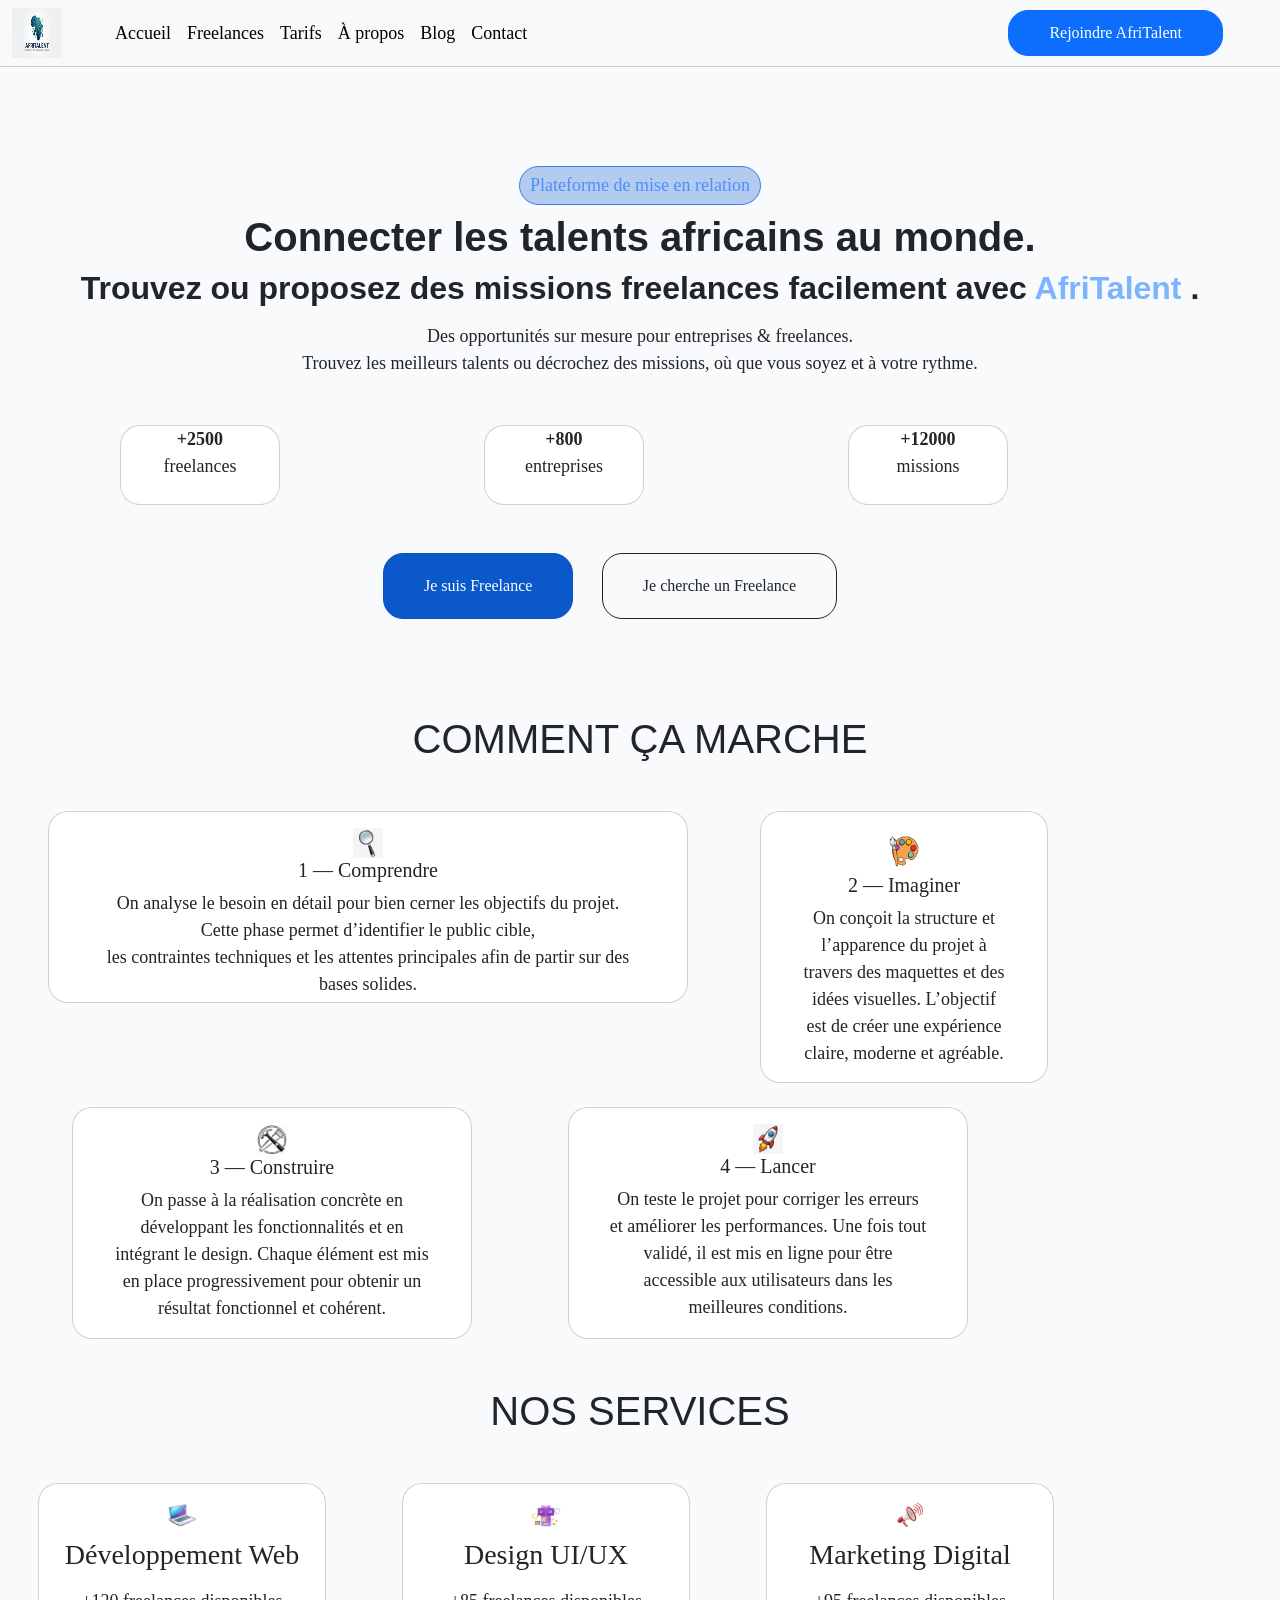
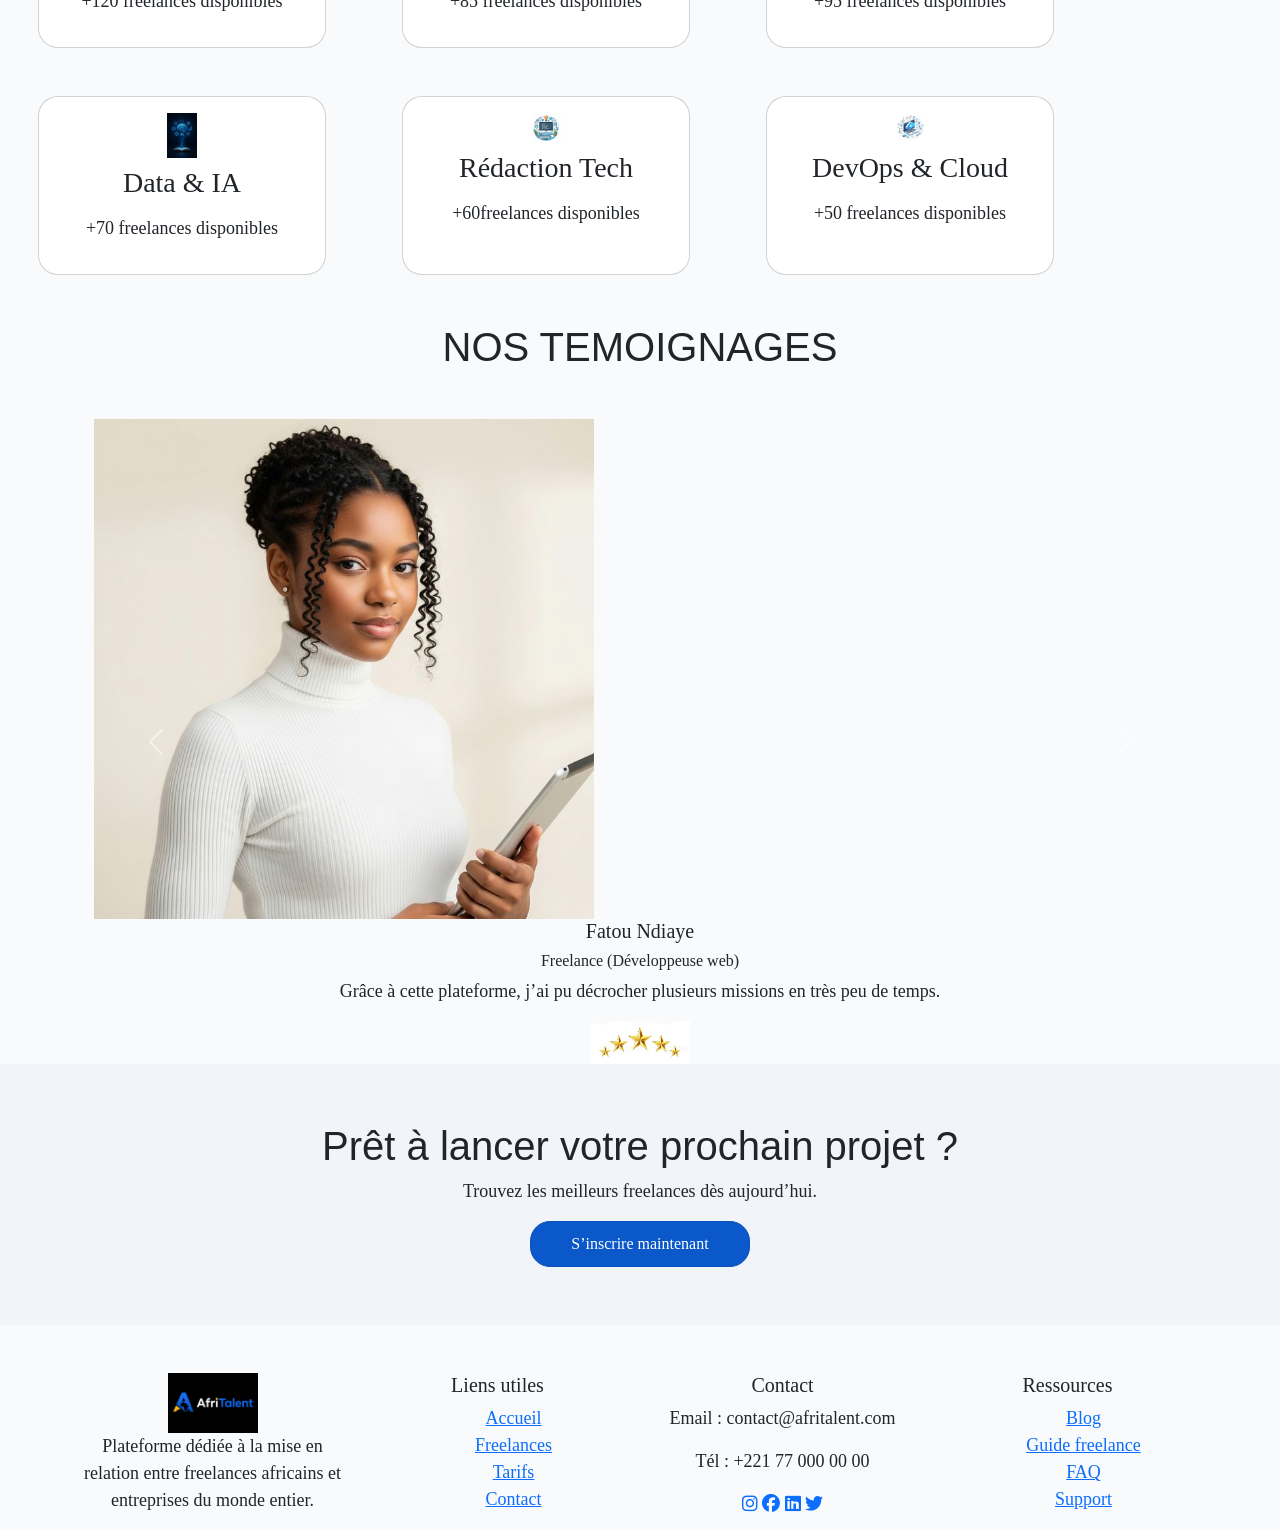
==== index.html @ aa17eb0d "CSS : variables, typographie, layout général et styles de base" ====
<!DOCTYPE html>
<html lang="fr">
<head> 
<meta charset="UTF-8"> 
<meta name="viewport" content="width=device-width, initial-scale=1.0"> 
<title>AfriTalent — Accueil</title> 
<!-- Bootstrap 5 via CDN : feuille de style --> 
<link 
href="https://cdn.jsdelivr.net/npm/bootstrap@5.3.0/dist/css/bootstrap.min.css" 
rel="stylesheet"> 
<!-- Votre feuille de style personnelle --> 
<link rel="stylesheet" href="css/style.css"> 
<link rel="stylesheet" href="https://cdnjs.cloudflare.com/ajax/libs/font-awesome/6.5.0/css/all.min.css">
</head>
<body> 
<!-- Le contenu de la page sera ajoute ici --> 
 <header>
  <nav class=" nav navbar fixed-top navbar-expand-lg navbar-light bg-light ">
    <div class="container-fluid">
      <img src="images/logo afritalent (2).png" width="50px" height="50px">
      <button class="navbar-toggler" type="button" data-bs-toggle="collapse" data-bs-target="#navbarSupportedContent" aria-controls="navbarSupportedContent" aria-expanded="false" aria-label="Toggle navigation">
      <span class="navbar-toggler-icon"></span>
      </button>
      <div class="collapse navbar-collapse container" id="navbarSupportedContent">
        <ul class="navbar-nav me-auto mb-2 mb-lg-0">
          <li class="nav-item">
            <a class="nav-link active" aria-current="page" href="index.html">Accueil</a>
          </li><li class="nav-item">
            <a class="nav-link active" aria-current="page" href="freelance.html">Freelances</a>
         </li><li class="nav-item">
            <a class="nav-link active" aria-current="page" href="tarif.html">Tarifs</a>
          </li><li class="nav-item">
            <a class="nav-link active" aria-current="page" href="about.html">À propos</a>
          </li><li class="nav-item">
            <a class="nav-link active" aria-current="page" href="index.html">Blog</a>
         </li><li class="nav-item">
            <a class="nav-link active" aria-current="page" href="contact.html">Contact</a>
          </li>
        </ul>
        <form class="d-flex">     
          <button class=" ins btn  btn-primary" type="submit" >Rejoindre AfriTalent </button>
        </form>
      </div>
    </div>
  </nav>
</header>

<section class="hero pt-5 mt-5">
  <div class=" into mb-2">
    Plateforme de mise en relation
  </div>
  <div>
      <h1 class="text-center">Connecter les talents africains au monde.</h1>
      <h2 class="text-center mb-3">Trouvez ou proposez des missions freelances facilement avec <span class="afri">AfriTalent</span> .</h2>
     <p class="mb-5">Des opportunités sur mesure pour entreprises & freelances. <br>
            Trouvez les meilleurs talents ou décrochez des missions, où que vous soyez et à votre rythme.</p>
  </div>
  
    <div class="  row container text-center g-5 mb-4 mx-5" >
        <div class="  col-md-4 ">
            <div class="  carte0 card" style="width: 10rem; height: 5rem; ">
              <strong>+2500 </strong>freelances
            </div>
    </div>
 
          <div class="  col-md-4 ">
            <div class=" carte0 card" style="width: 10rem; height: 5rem;">
              <strong>+800</strong> entreprises
            </div>
          </div>

          <div class="  col-md-4 ">
            <div class=" carte0 card" style="width: 10rem; height: 5rem;">
              <strong>+12000</strong> missions
            </div>
          </div>
        </div>
        <div class="mb-5 mx-3 mt-5  container text-center">
          <a href="#"  class=" bt btn btn-primary active me-4" role="button" data-bs-toggle="button" aria-pressed="true">Je suis Freelance </a>
          <a href="#" class=" bt btn  active" role="button" data-bs-toggle="button" aria-pressed="true" >Je cherche un Freelance</a>
         </div>
</section>
<section id="COMMENT ÇA MARCHE ">
<h1 class="text-center mb-5">COMMENT ÇA MARCHE</h1>
  <div class="row container text-center g-5 mb-4 ps-5 ">
    <div class=" carte card me-5 mx-4" style="width: 40rem; height: 12rem;  ">
      <div class=" card-body  " >
        <img src="images/loupe.jpg" width="30px">
        <h5 class="  card-title"> 1 — Comprendre</h5>
      <p class="  card-text">On analyse le besoin en détail pour bien cerner les objectifs du projet.<br>
       Cette phase permet d’identifier le public cible, <br>les contraintes techniques et les attentes principales afin de partir sur des bases solides.
      </p>
    </div>
</div>


<div class="carte card mx-4" style="width: 18rem; height: 17rem;" col-md-4>
  <div class="  card-body  ">
    <img src="images/pinceau.jpg"  width="30px">
    <h5 class="card-title">2 — Imaginer</h5>
    <p class="  card-text">On conçoit la structure et l’apparence du projet à travers des maquettes et des idées visuelles. L’objectif est de créer une expérience claire, moderne et agréable.</p>
  </div>
</div>
  </div>


<div class="row container text-center g-5 mb-4 ps-5" >
  <div class=" carte card me-5 mx-5 " style="width: 25rem;">
  <div class="card-body">
    <img src="images/construire.jpg" width="30px">
    <h5 class="card-title">3 — Construire</h5>
    <p class="  card-text">On passe à la réalisation concrète en développant les fonctionnalités et en intégrant le design. Chaque élément est mis en place progressivement pour obtenir un résultat fonctionnel et cohérent.</p>
  </div>
</div>
<div class=" carte card mx-5" style="width: 25rem;">
  <div class="  card-body " >
    <img src="images/fusee.jpg" width="30px">
    <h5 class="card-title">4 — Lancer</h5>
    <p class="  card-text">On teste le projet pour corriger les erreurs et améliorer les performances. Une fois tout validé, il est mis en ligne pour être accessible aux utilisateurs dans les meilleures conditions.</p>
  </div>
</div>
</section>
<section id="CATÉGORIES DE SERVICES ">
<h1 class="  text-center mb-5 mt-5">NOS SERVICES</h1>
<div class="  row container text-center g-5 mb-5" >
  <div class=" service col-md-4  ">
    <div class=" carte1 card " style="width: 18rem;">
  <div class="card-body">
    <img src="images/icon ordinateur.jpg" width="30px">
    <h5 class="card-title"><h3>Développement Web</h3></h5>
    <p class="card-text"> <p>+120 freelances disponibles</p>
  </div>
</div>
  </div>
  <div class=" service col-md-4">
    <div class=" carte2 card" style="width: 18rem;">
  <div class="card-body">
    <img src="images/icon ui ux.jpg" width="30px">
    <h5 class="card-title"><h3>Design UI/UX</h3></h5>
    <p class="card-text"> <p>+85 freelances disponibles</p>
  </div>
</div>
  </div>
  <div class=" service col-md-4">
    <div class=" carte3  card" style="width: 18rem;">
  <div class="card-body">
    <img src="images/micro.jpg" width="30px">
    <h5 class="card-title"><h3>Marketing Digital</h3></h5>
    <p class="card-text"> <p>+95 freelances disponibles</p>
  </div>
</div>
</div>
  </div>




<div class="row container text-center g-5 mb-5" >
  <div class=" service col-md-4">
<div class=" carte4 card" style="width: 18rem;">
  <div class="card-body">
    <img src="images/icon ia.jpg" width="30px">
    <h5 class="card-title"><h3>Data & IA</h3></h5>
    <p class="card-text"> <p>+70 freelances disponibles</p>
  </div>
</div>
  </div>
  <div class=" service col-md-4">
    <div class=" carte5 card" style="width: 18rem;">
  <div class="card-body">
    <img src="images/icone redaction tech.jpg" width="30px">
    <h5 class="card-title"><h3>Rédaction Tech</h3></h5>
    <p class="card-text"> <p>+60freelances disponibles</p>
  </div>
</div>
  </div>
  <div class=" service col-md-4">
    <div class=" carte6 card" style="width: 18rem;">
  <div class="card-body">
    <img src="images/icon devops et cloud.jpg" width="30px">
    <h5 class="card-title"><h3>DevOps & Cloud</h3></h5>
    <p class="card-text"> <p>+50 freelances disponibles</p>
  </div>
</div>
</div>
  </div>
</section>
<section id="TÉMOIGNAGES">
<h1 class="text-center mb-5">NOS TEMOIGNAGES</h1>

<div id="carouselExampleFade" class="carousel slide carousel-fade container text-center g-5 ">
  <div class="carousel-inner">
    <div class="carousel-item active ">
      <img src="images/freelances3.jpg" class="d-block w-90" height="500px">
      <h5>Fatou Ndiaye</h5>
      <h6>Freelance (Développeuse web)</h6>
      <p>Grâce à cette plateforme, j’ai pu décrocher plusieurs missions en très peu de temps.</p>
      <img src="images/iconetoile.jpg" width="100px">
    </div>
    <div class="carousel-item">
      <img src="images/freelances7.jpg" class="d-block w-90" height="500px">
      <h5>Mamadou Diallo</h5>
      <h6>Entreprise (Startup tech)</h6>
      <p>Nous avions besoin d’un développeur en urgence, et en moins de 48 heures, nous avons trouvé un profil parfaitement adapté.</p>
      <img src="images/iconetoile.jpg" width="100px">
    </div>
    <div class="carousel-item">
      <img src="images/freelances8.jpg" class="d-block w-90" height="500px">
      <h5>Cheikh Ba</h5>
      <h6>Entreprise (Agence digitale)</h6>
      <p>La plateforme nous fait gagner un temps précieux. Les freelances sont qualifiés et disponibles rapidement.</p>
    </div>
  </div>
  <button class="carousel-control-prev" type="button" data-bs-target="#carouselExampleFade" data-bs-slide="prev">
    <span class="carousel-control-prev-icon" aria-hidden="true"></span>
    <span class="visually-hidden">Previous</span>
  </button>
  <button class="carousel-control-next" type="button" data-bs-target="#carouselExampleFade" data-bs-slide="next">
    <span class="carousel-control-next-icon" aria-hidden="true"></span>
    <span class="visually-hidden">Next</span>
  </button>
  </div>
</section>
<section id="APPEL À L'ACTION " class=" action text-center mb-5">
<h1 class="mt-5 ">Prêt à lancer votre prochain projet ?</h1>
<p>Trouvez les meilleurs freelances dès aujourd’hui.</p>
<a href="#" class=" ins btn btn-primary active mb-5" role="button" data-bs-toggle="button" aria-pressed="true">S’inscrire maintenant</a>
</section>
<footer >
  <div class="container text-center">
  <div class="row align-items-start">
    <div class="col">
      <img src="images/logofooter.png" width="90px">
      <p>
          Plateforme dédiée à la mise en relation entre freelances africains 
          et entreprises du monde entier.
        </p>
    </div>
    <div class="col">
      <h5>Liens utiles</h5>
      <ul type="none">
        <li><a href="#">Accueil</a></li>
          <li><a href="#">Freelances</a></li>
          <li><a href="#">Tarifs</a></li>
          <li><a href="#">Contact</a></li>
      </ul>
    </div>
    <div class="col">
      <h5>Contact</h5>
      <p>Email : contact@afritalent.com</p>
        <p>Tél : +221 77 000 00 00</p>
        <a href="https://www.instagram.com/"><i class="fa-brands fa-instagram"></i></a>
        <a href="https://www.facebook.com/"><i class="fa-brands fa-facebook"></i></a>
        <a href="https://www.linkedin.com/"><i class="fa-brands fa-linkedin"></i></a>
        <a href="https://twitter.com/"><i class="fa-brands fa-twitter"></i></a>
    </div>
    <div class="col">
      <h5>Ressources</h5>
      <ul type="none">
        <li><a href="#">Blog</a></li>
          <li><a href="#">Guide freelance</a></li>
          <li><a href="#">FAQ</a></li>
          <li><a href="#">Support</a></li>
      </ul>
    </div>
  </div>
</div>
</footer>

<!-- Bootstrap 5 via CDN : script JavaScript --> 
<script 
src="https://cdn.jsdelivr.net/npm/bootstrap@5.3.0/dist/js/bootstrap.bundle.min.js"
></script> 
<!-- Votre script JavaScript --> 
<script src="js/main.js"></script>

</body>
</html>
---- css/style.css ----
* {
    margin: 0;
    padding: 0;}

.nav{
   border-bottom: 1px solid rgba(0, 0, 0, 0.2);
}
body {
  background-color: #f8fafc;
  padding-top: 70px;
  /* font-family: var(--font-inter); */
 font-family: 'Times New Roman', Times, serif;
 font-size: large;
}
.ins{
  padding: 10px 40px;
   border-radius: 20px;
}

.into{
  color: #4f8ef7;
    border: 1px solid #3a7cec;
    background-color: #b2cbef;
    padding: 5px 10px;
    display: inline-block;
    border-radius: 20px;
}
.afri{
  color: #7db4ff;
}

.carte{
  border-radius: 20px;
  transition: 0.3s;
}
.carte:hover{
  transform: translateY(-5px);
  box-shadow: 0 8px 20px rgba(0,0,0,0.2);
}
.carte0{
  border-radius: 20px;
  transition: 0.3s;
}
.carte0:hover{
  transform: translateY(-5px);
  box-shadow: 0 8px 20px rgba(46, 68, 177, 0.874);}
.carte1{
  border-radius: 20px;
  transition: 0.3s;
}
.carte1:hover{
  transform: translateY(-5px);
  box-shadow: 0 8px 20px rgba(187, 18, 217, 0.616);
  
}
.carte2{
  border-radius: 20px;
  transition: 0.3s;
}
.carte2:hover{
  transform: translateY(-5px);
  box-shadow: 0 8px 20px rgba(243, 166, 34, 0.742);
}
.carte3{
  border-radius: 20px;
  transition: 0.3s;
}
.carte3:hover{
  transform: translateY(-5px);
  box-shadow: 0 8px 20px rgba(20, 209, 99, 0.605);
}
.carte4{
  border-radius: 20px;
  transition: 0.3s;
}
.carte4:hover{
  transform: translateY(-5px);
  box-shadow: 0 8px 20px rgba(7, 96, 230, 0.605);
}
.carte5{
  border-radius: 20px;
  transition: 0.3s;
}
.carte5:hover{
  transform: translateY(-5px);
  box-shadow: 0 8px 20px rgba(0,0,0,0.2);
}
.carte6{
  border-radius: 20px;
  transition: 0.3s;
}
.carte6:hover{
  transform: translateY(-5px);
  box-shadow: 0 8px 20px rgba(220, 11, 60, 0.715);
}
.carte7{
  border-radius: 20px;
  transition: 0.3s;
  box-shadow: 0 8px 20px rgba(59, 10, 207, 0.715);
  border: 2px solid #0d6efd;
  transform: scale(1.1);
}
.carte7:hover{
  transform: translateY(-5px);
  
}
.bt{
   padding: 20px 40px;
   border-radius: 20px;
}
.action{
 background-color: #f1f5f9;
 padding: 10px 40px;
}
h1, h2 {
 font-family: 'Gill Sans', 'Gill Sans MT', Calibri, 'Trebuchet MS', sans-serif;
 font-weight: 100;
}
.hero{
    /* background-image:url(../images/Hero.png);
    background-size: cover;
  background-position: center;
  background-repeat: no-repeat;
  color: white; */
  text-align: center;
  padding: 80px 1.5rem 48px;
}
.hero h1 ,h2  {
  font-weight: 900;
  
}
 
.service{
  justify-content:center;
  display: flex;
  gap: 20px;
}
.contact{
  justify-content:center;
  display: flex;
  gap: 10px;
}
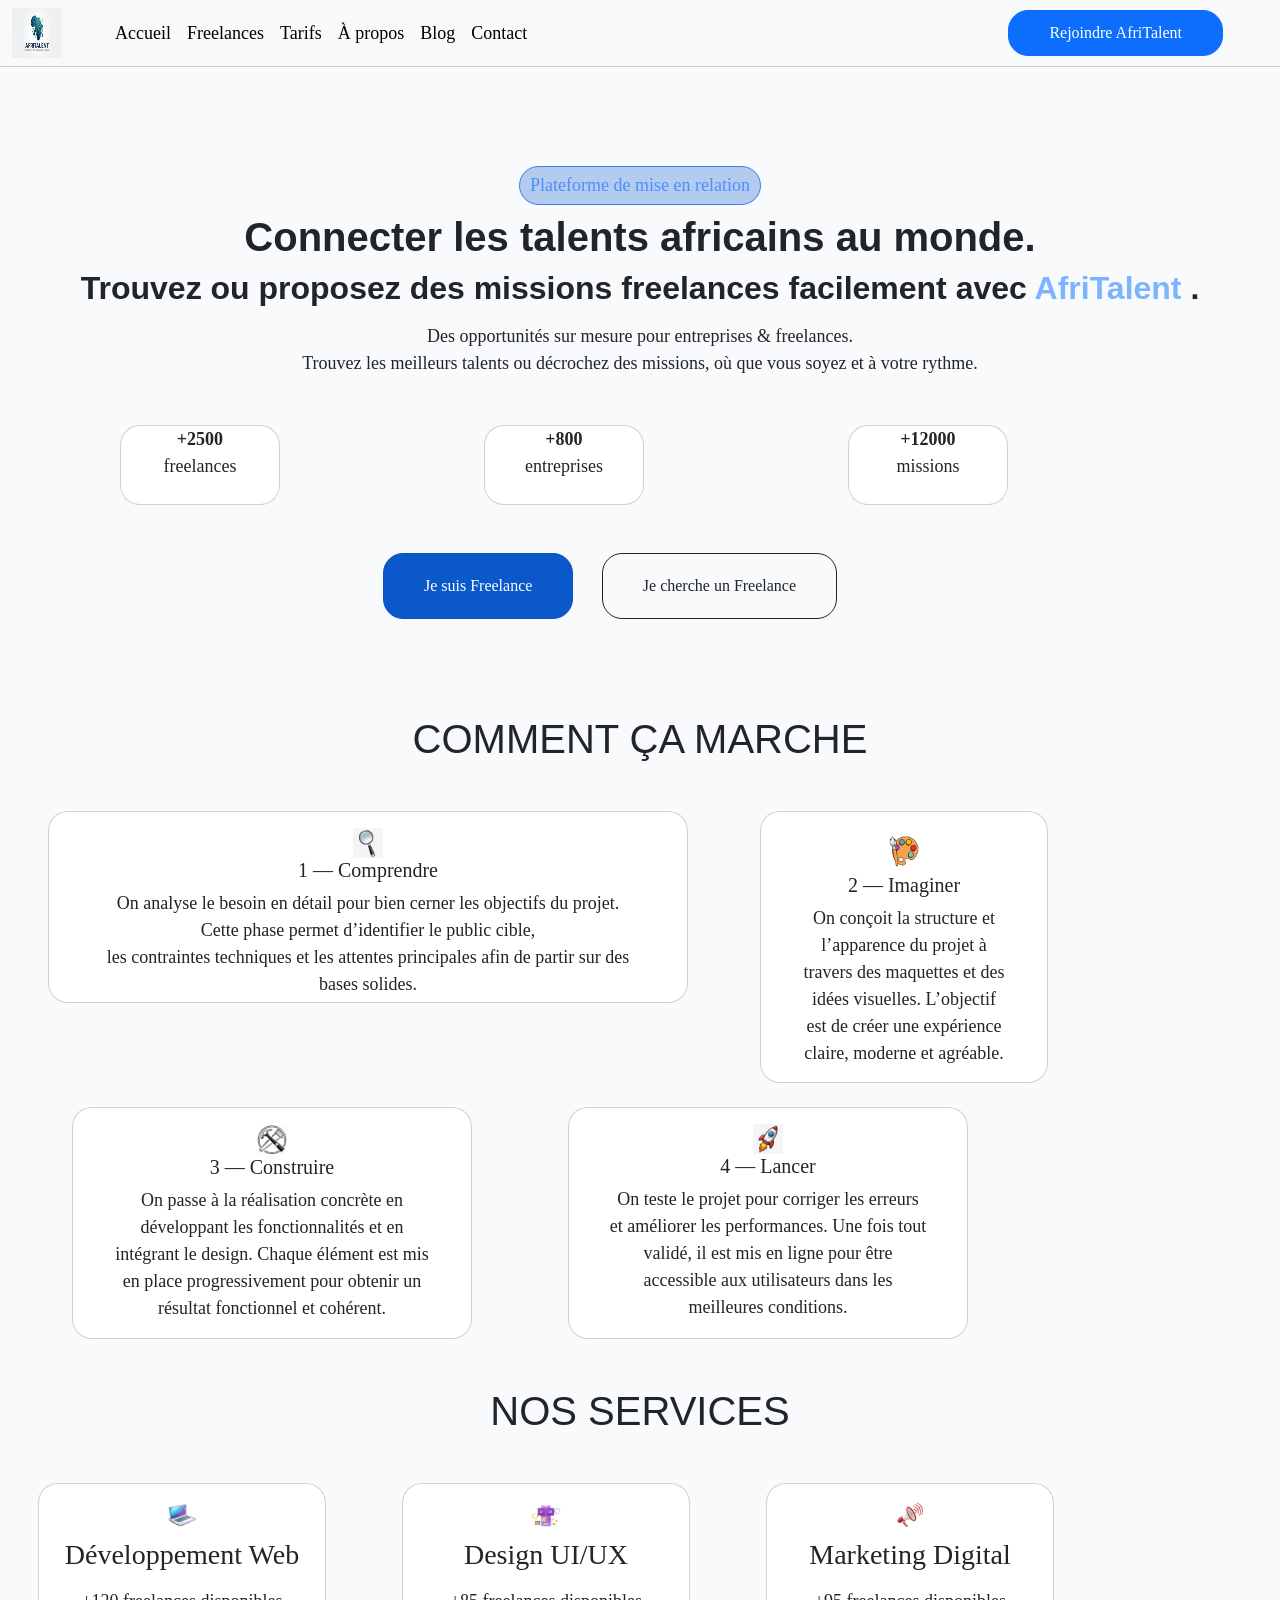
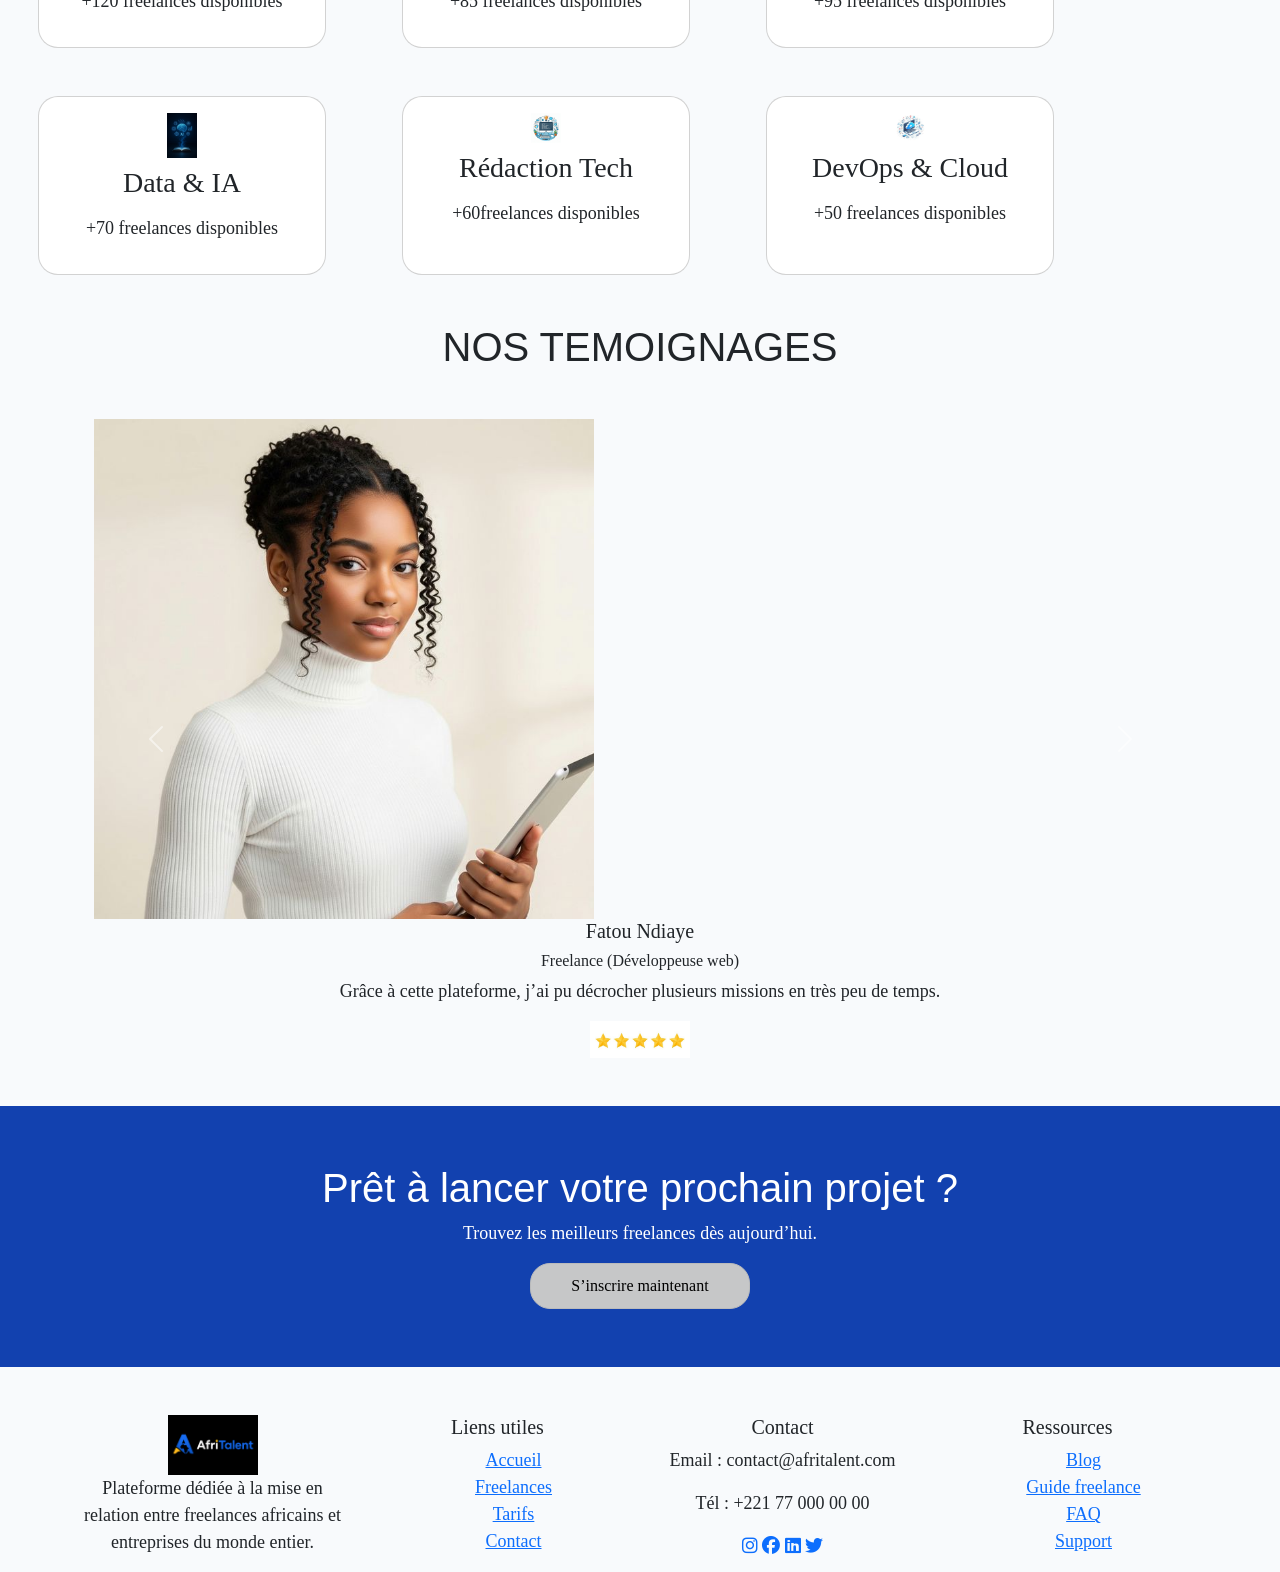
==== commit 026061c4: "CSS : Bento Grid, sections hero et catégories, effets hover" ====
--- a/index.html
+++ b/index.html
@@ -32,7 +32,7 @@
           </li><li class="nav-item">
             <a class="nav-link active" aria-current="page" href="about.html">À propos</a>
           </li><li class="nav-item">
-            <a class="nav-link active" aria-current="page" href="index.html">Blog</a>
+            <a class="nav-link active" aria-current="page" href="#blog">Blog</a>
          </li><li class="nav-item">
             <a class="nav-link active" aria-current="page" href="contact.html">Contact</a>
           </li>
@@ -76,8 +76,8 @@
           </div>
         </div>
         <div class="mb-5 mx-3 mt-5  container text-center">
-          <a href="#"  class=" bt btn btn-primary active me-4" role="button" data-bs-toggle="button" aria-pressed="true">Je suis Freelance </a>
-          <a href="#" class=" bt btn  active" role="button" data-bs-toggle="button" aria-pressed="true" >Je cherche un Freelance</a>
+          <a href="contact.html"  class="bt btn btn-primary active me-4" role="button" data-bs-toggle="button" aria-pressed="true">Je suis Freelance </a>
+          <a href="contact.html" class="bt btn  active" role="button" data-bs-toggle="button" aria-pressed="true" >Je cherche un Freelance</a>
          </div>
 </section>
 <section id="COMMENT ÇA MARCHE ">
@@ -188,27 +188,37 @@
 <section id="TÉMOIGNAGES">
 <h1 class="text-center mb-5">NOS TEMOIGNAGES</h1>
 
-<div id="carouselExampleFade" class="carousel slide carousel-fade container text-center g-5 ">
+<div id="carouselExampleFade" class=" carousel slide carousel-fade container text-center g-5 ">
   <div class="carousel-inner">
-    <div class="carousel-item active ">
+    <div class=" carou carousel-item active ">
       <img src="images/freelances3.jpg" class="d-block w-90" height="500px">
-      <h5>Fatou Ndiaye</h5>
+      <div>
+            <h5>Fatou Ndiaye</h5>
       <h6>Freelance (Développeuse web)</h6>
       <p>Grâce à cette plateforme, j’ai pu décrocher plusieurs missions en très peu de temps.</p>
-      <img src="images/iconetoile.jpg" width="100px">
-    </div>
-    <div class="carousel-item">
+      <img src="images/notefree1.jpg" width="100px">
+      </div>
+      
+    </div>
+    <div class=" carou carousel-item">
       <img src="images/freelances7.jpg" class="d-block w-90" height="500px">
-      <h5>Mamadou Diallo</h5>
-      <h6>Entreprise (Startup tech)</h6>
-      <p>Nous avions besoin d’un développeur en urgence, et en moins de 48 heures, nous avons trouvé un profil parfaitement adapté.</p>
-      <img src="images/iconetoile.jpg" width="100px">
-    </div>
-    <div class="carousel-item">
+      <div>
+            <h5>Mamadou Diallo</h5>
+          <h6>Entreprise (Startup tech)</h6>
+          <p>Nous avions besoin d’un développeur en urgence, et en moins de 48 heures, nous avons trouvé un profil parfaitement adapté.</p>
+          <img src="images/notefree1.jpg" width="100px">
+      </div>
+      
+    </div>
+    <div class=" carou carousel-item mt-5">
       <img src="images/freelances8.jpg" class="d-block w-90" height="500px">
-      <h5>Cheikh Ba</h5>
+      <div>
+                <h5>Cheikh Ba</h5>
       <h6>Entreprise (Agence digitale)</h6>
       <p>La plateforme nous fait gagner un temps précieux. Les freelances sont qualifiés et disponibles rapidement.</p>
+      <img src="images/notefree1.jpg" width="100px">
+      </div>
+      
     </div>
   </div>
   <button class="carousel-control-prev" type="button" data-bs-target="#carouselExampleFade" data-bs-slide="prev">
@@ -221,10 +231,10 @@
   </button>
   </div>
 </section>
-<section id="APPEL À L'ACTION " class=" action text-center mb-5">
+<section id="APPEL À L'ACTION " class=" action text-center mb-5 mt-5">
 <h1 class="mt-5 ">Prêt à lancer votre prochain projet ?</h1>
 <p>Trouvez les meilleurs freelances dès aujourd’hui.</p>
-<a href="#" class=" ins btn btn-primary active mb-5" role="button" data-bs-toggle="button" aria-pressed="true">S’inscrire maintenant</a>
+<a href="contact.html" class=" ins btn btn-light active mb-5" role="button" data-bs-toggle="button" aria-pressed="true">S’inscrire maintenant</a>
 </section>
 <footer >
   <div class="container text-center">
@@ -267,6 +277,18 @@
 </div>
 </footer>
 
+
+
+
+
+
+
+
+
+
+
+
+
 <!-- Bootstrap 5 via CDN : script JavaScript --> 
 <script 
 src="https://cdn.jsdelivr.net/npm/bootstrap@5.3.0/dist/js/bootstrap.bundle.min.js"
--- a/css/style.css
+++ b/css/style.css
@@ -105,13 +105,25 @@
   transform: translateY(-5px);
   
 }
+.badge{
+    position: absolute;
+    top: 10px;
+    right: 10px;
+    background: #0d6efd;
+    color: white;
+    padding: 5px 12px;
+    border-radius: 20px;
+
+    
+}
 .bt{
    padding: 20px 40px;
    border-radius: 20px;
 }
 .action{
- background-color: #f1f5f9;
+ background-color: #1241af;
  padding: 10px 40px;
+ color: white;
 }
 h1, h2 {
  font-family: 'Gill Sans', 'Gill Sans MT', Calibri, 'Trebuchet MS', sans-serif;
@@ -125,6 +137,7 @@
   color: white; */
   text-align: center;
   padding: 80px 1.5rem 48px;
+  /* background: linear-gradient(to right, #0f172a, #1e293b); couleur que je peux utiliser au mode sombre */
 }
 .hero h1 ,h2  {
   font-weight: 900;
@@ -141,6 +154,20 @@
   display: flex;
   gap: 10px;
 }
+.carou{
+  display: flex;
+  align-items: center;
+  justify-content: space-between;
+
+}
+
+
+/* .act{
+  color: #0d6efd;
+  background-color: white;
+  padding: 10px 40px;
+   border-radius: 20px;
+} */
 
 
 
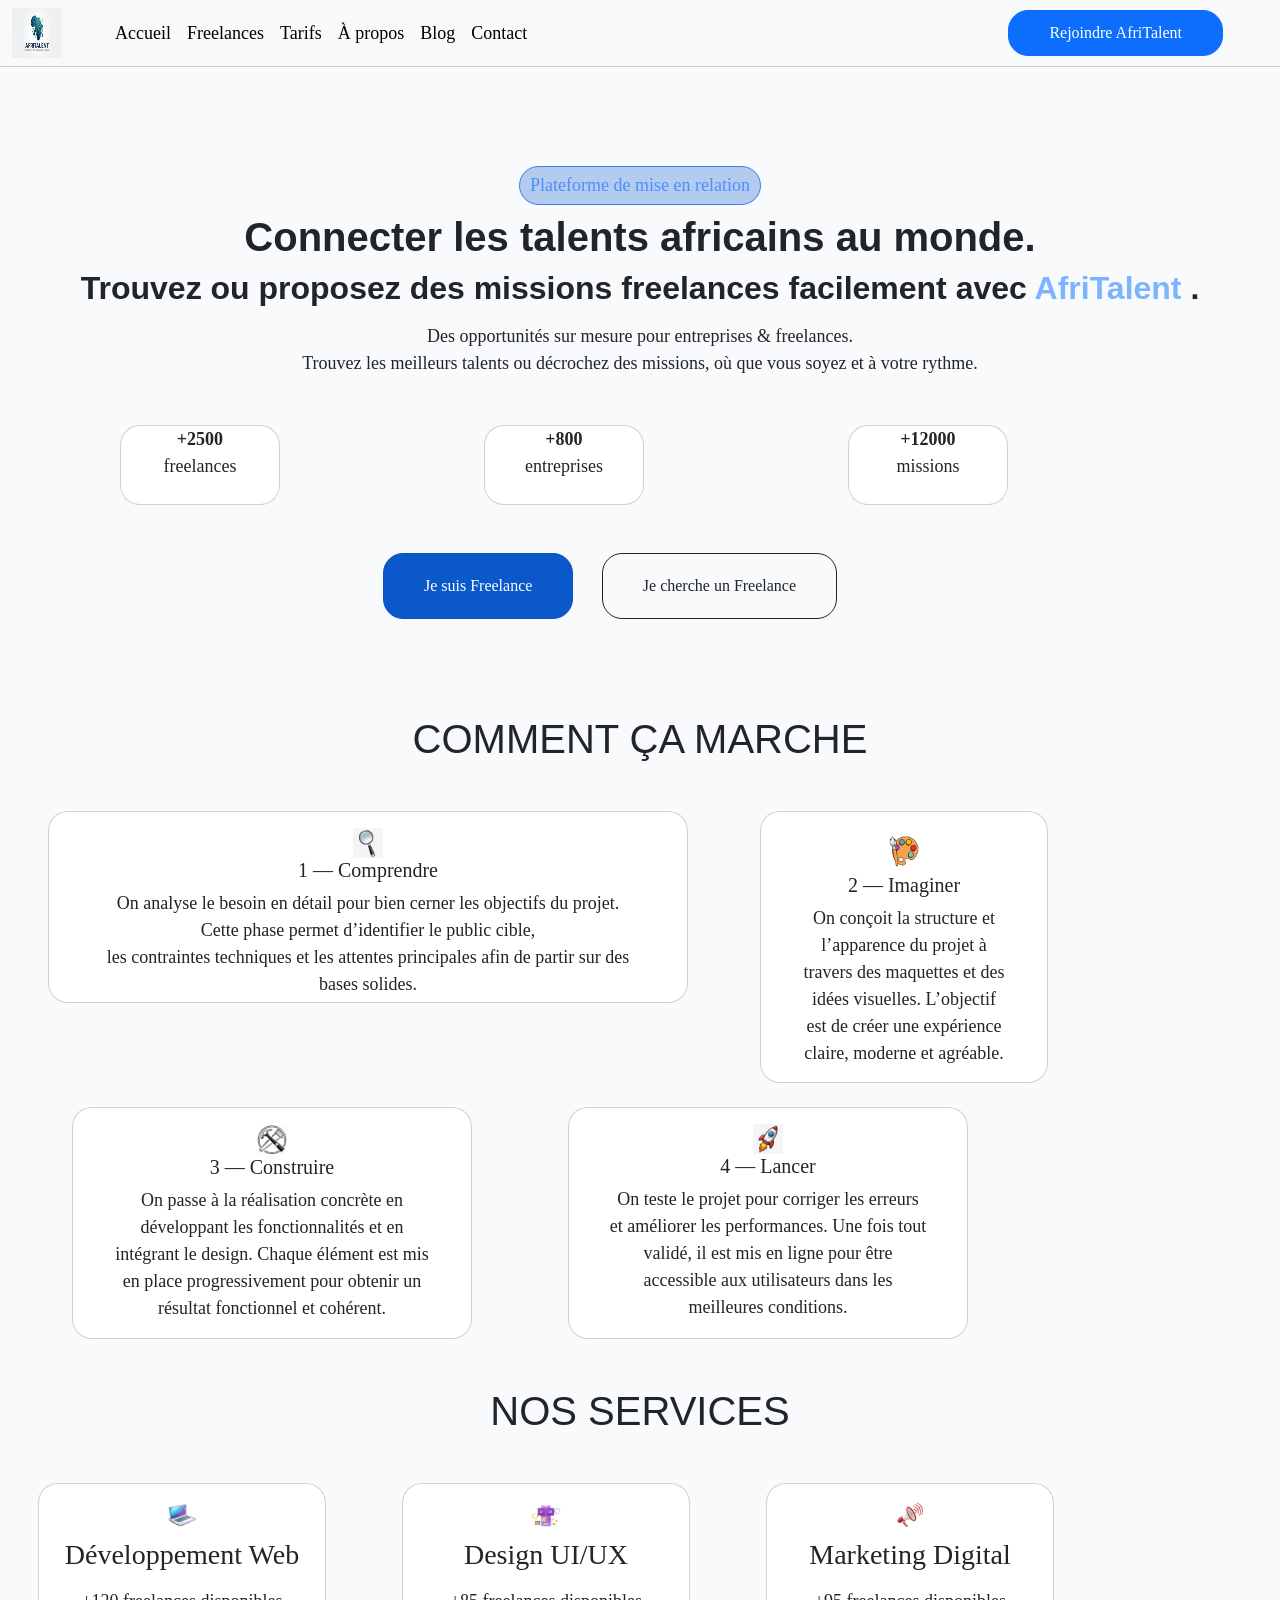
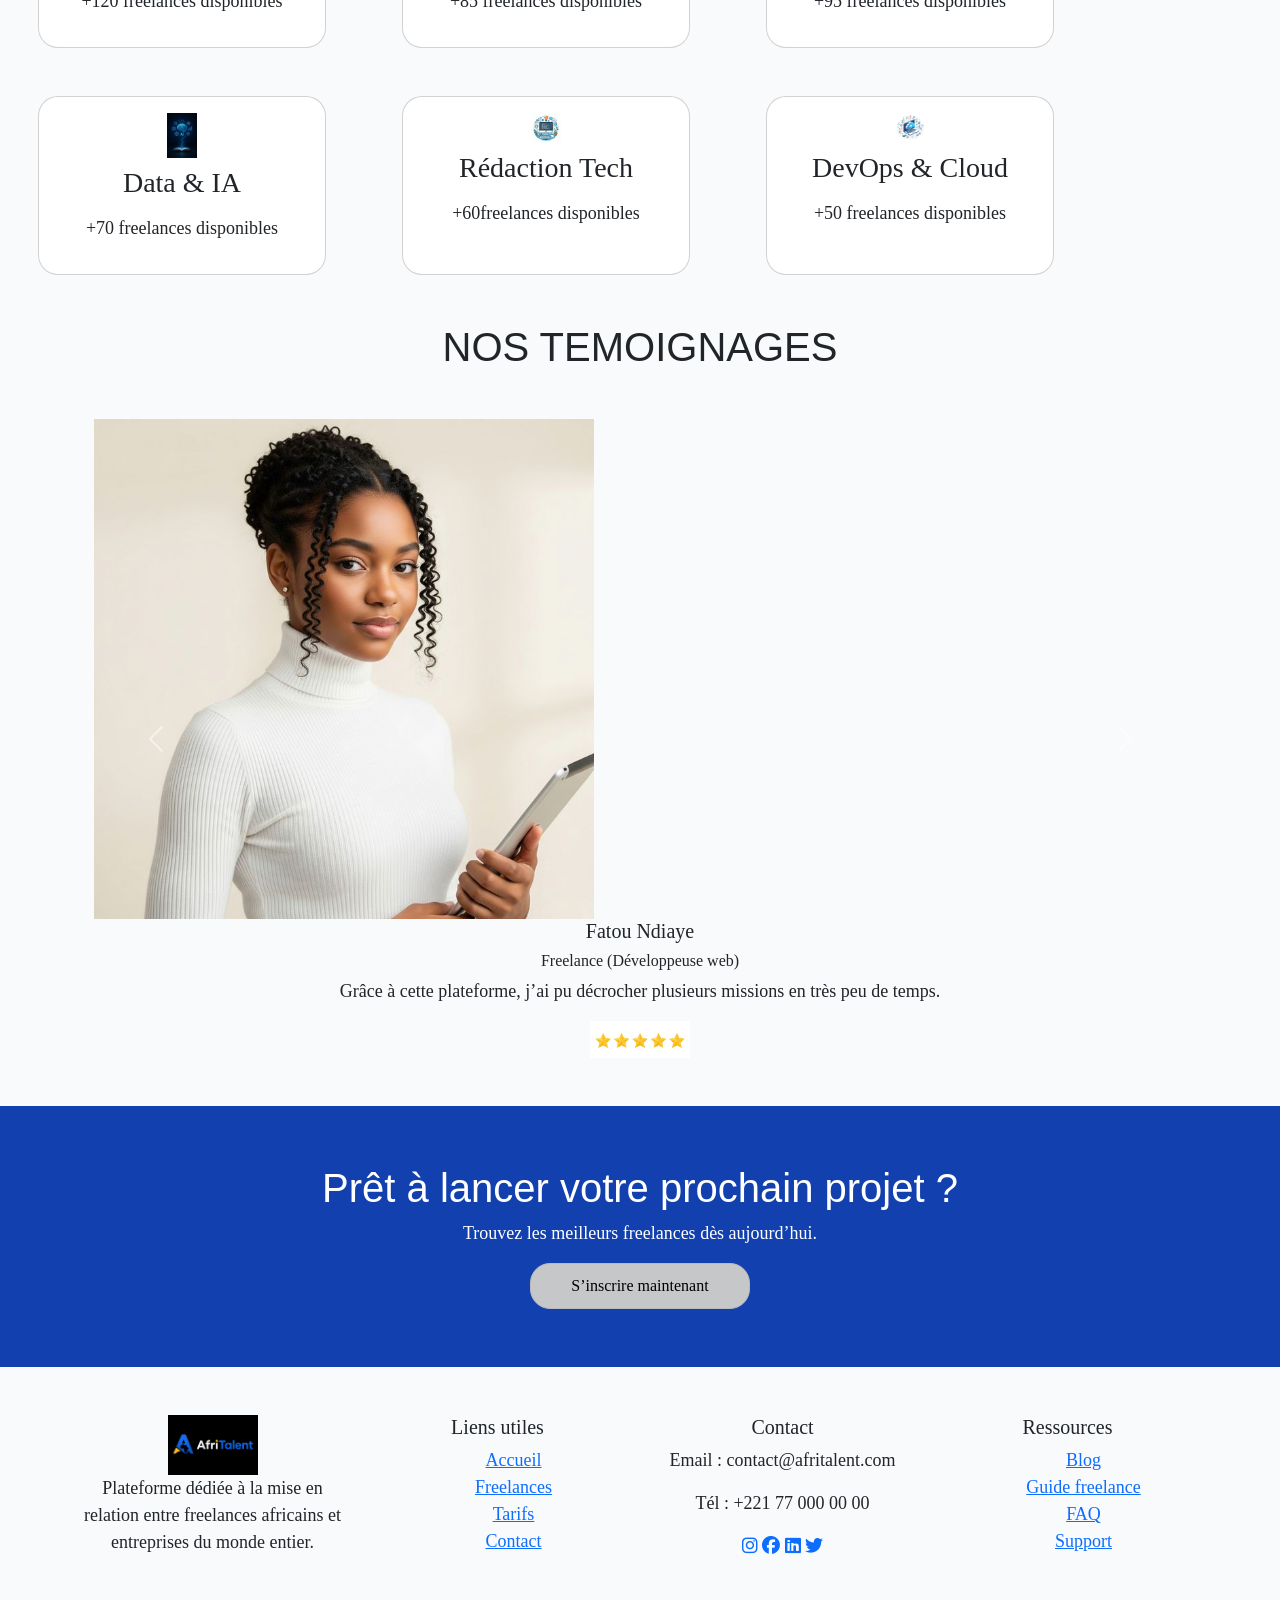
==== commit b9f78659: "CSS : responsive design mobile et tablette, media queries" ====
--- a/index.html
+++ b/index.html
@@ -32,7 +32,7 @@
           </li><li class="nav-item">
             <a class="nav-link active" aria-current="page" href="about.html">À propos</a>
           </li><li class="nav-item">
-            <a class="nav-link active" aria-current="page" href="#blog">Blog</a>
+            <a class="nav-link active" aria-current="page" href="">Blog</a>
          </li><li class="nav-item">
             <a class="nav-link active" aria-current="page" href="contact.html">Contact</a>
           </li>
@@ -84,7 +84,7 @@
 <h1 class="text-center mb-5">COMMENT ÇA MARCHE</h1>
   <div class="row container text-center g-5 mb-4 ps-5 ">
     <div class=" carte card me-5 mx-4" style="width: 40rem; height: 12rem;  ">
-      <div class=" card-body  " >
+      <div class=" card-body  come" >
         <img src="images/loupe.jpg" width="30px">
         <h5 class="  card-title"> 1 — Comprendre</h5>
       <p class="  card-text">On analyse le besoin en détail pour bien cerner les objectifs du projet.<br>
@@ -237,7 +237,7 @@
 <a href="contact.html" class=" ins btn btn-light active mb-5" role="button" data-bs-toggle="button" aria-pressed="true">S’inscrire maintenant</a>
 </section>
 <footer >
-  <div class="container text-center">
+  <div class="container text-center mb-5">
   <div class="row align-items-start">
     <div class="col">
       <img src="images/logofooter.png" width="90px">
--- a/css/style.css
+++ b/css/style.css
@@ -162,15 +162,13 @@
 }
 
 
-/* .act{
-  color: #0d6efd;
-  background-color: white;
-  padding: 10px 40px;
-   border-radius: 20px;
-} */
+.come{
+  height: 10px;
+}
 
 
 
 
 
 
+
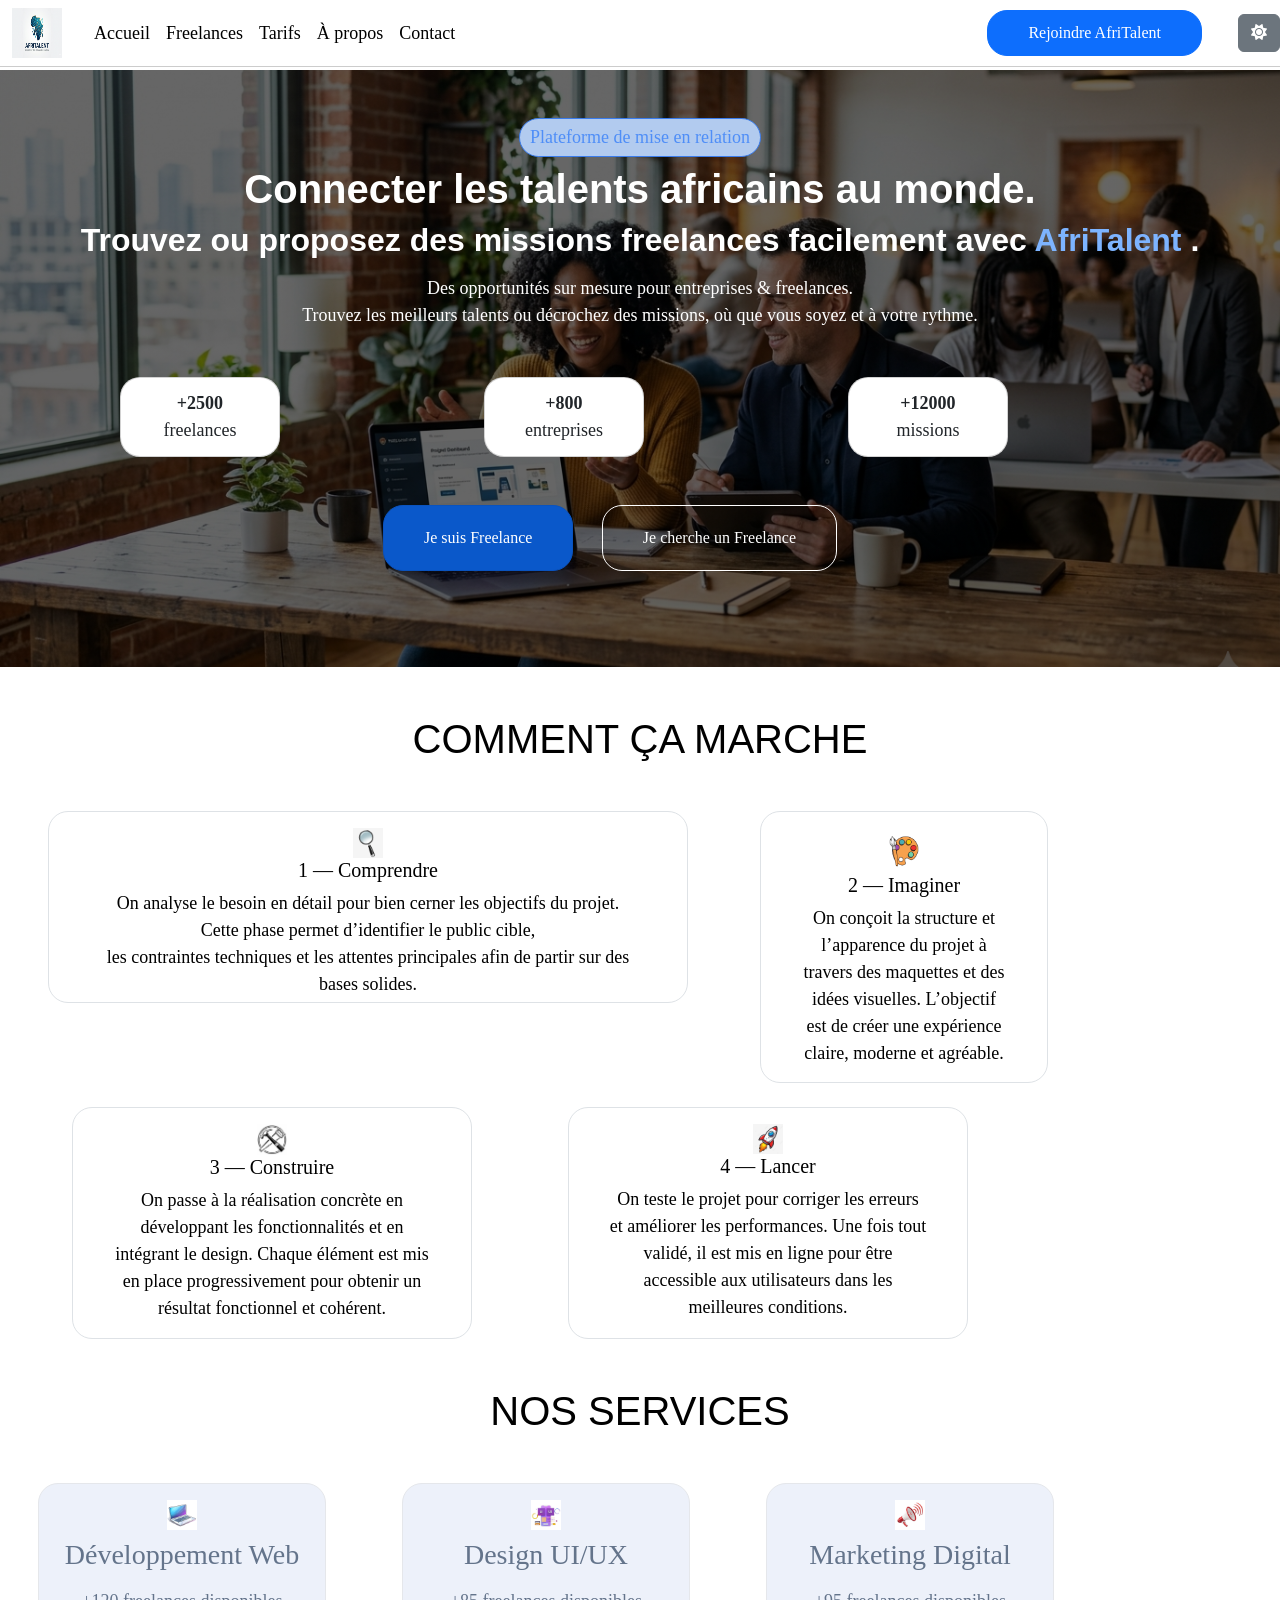
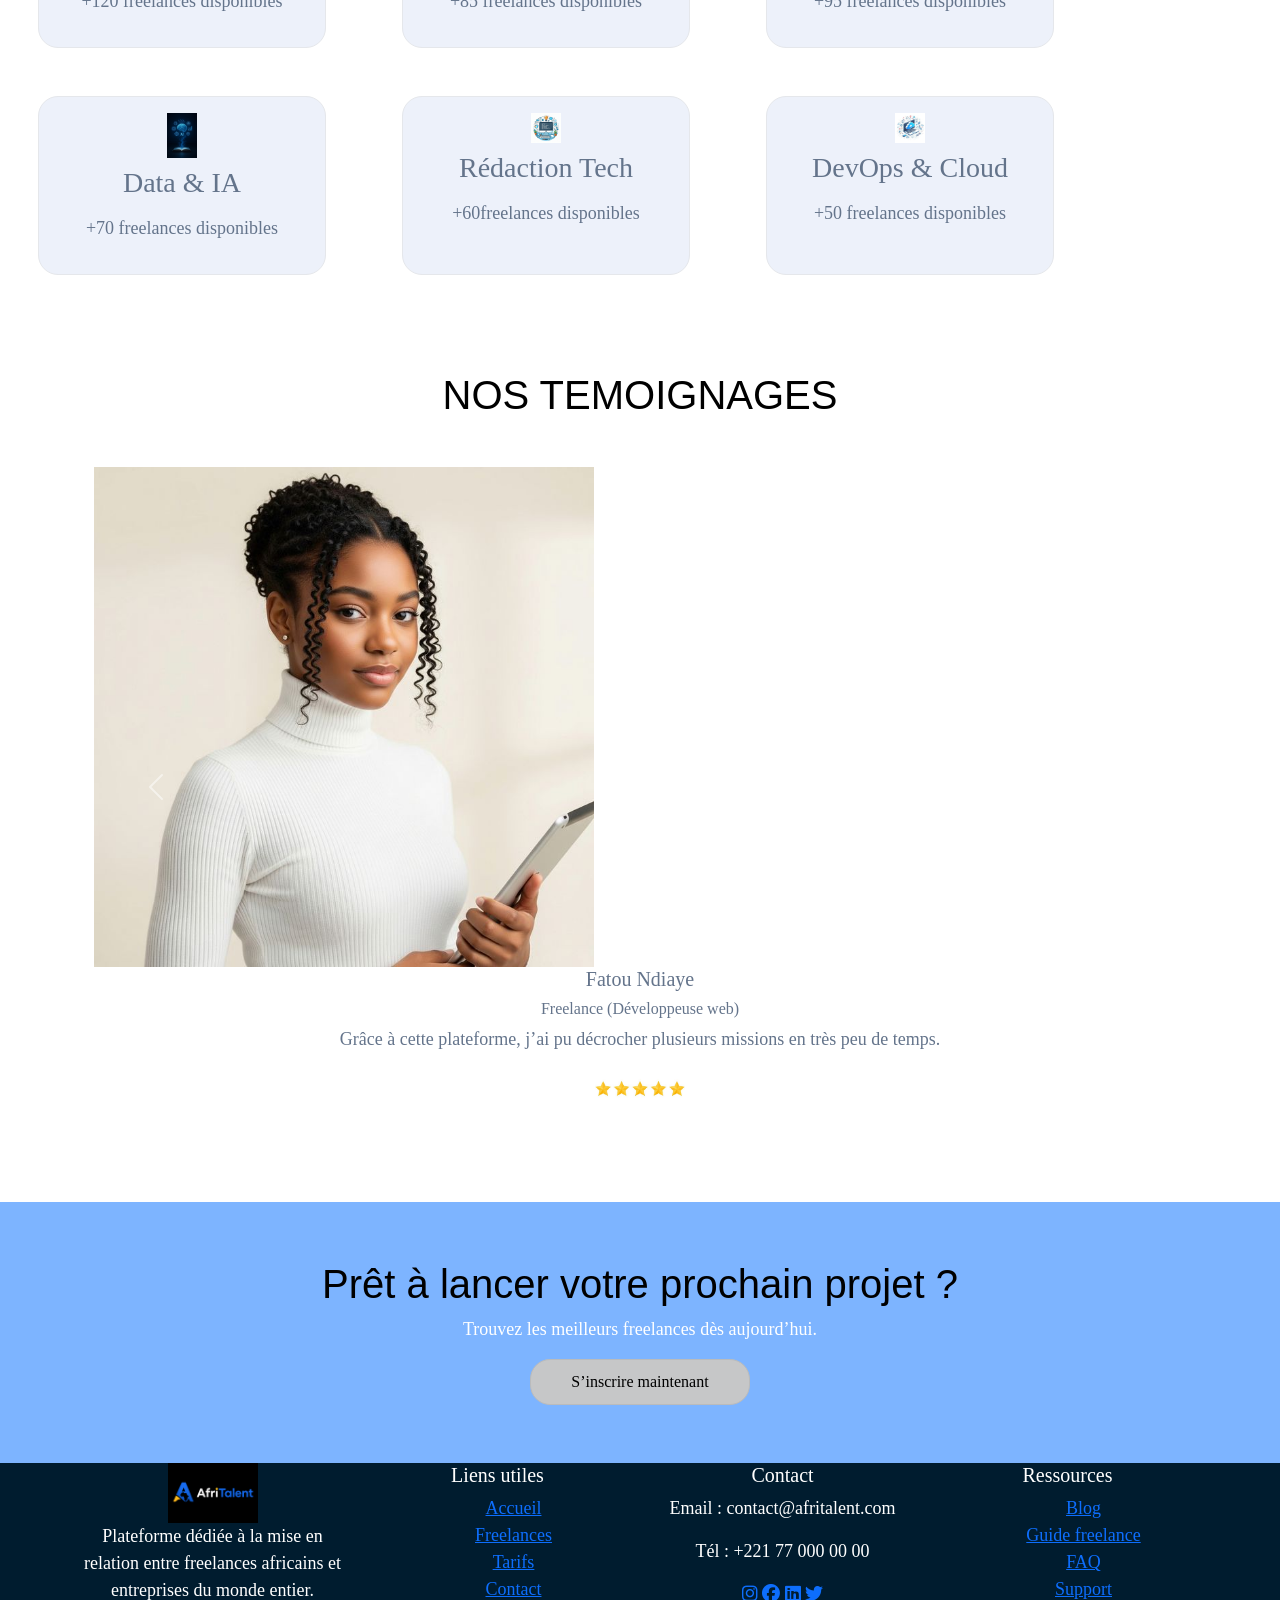
==== commit 7f014b2e: "JS : dark mode avec localStorage, navbar dynamique au scroll" ====
--- a/index.html
+++ b/index.html
@@ -12,10 +12,10 @@
 <link rel="stylesheet" href="css/style.css"> 
 <link rel="stylesheet" href="https://cdnjs.cloudflare.com/ajax/libs/font-awesome/6.5.0/css/all.min.css">
 </head>
-<body> 
+<body class="bg"> 
 <!-- Le contenu de la page sera ajoute ici --> 
- <header>
-  <nav class=" nav navbar fixed-top navbar-expand-lg navbar-light bg-light ">
+ <header >
+  <nav class=" nav navbar fixed-top navbar-expand-lg navbar-light  ">
     <div class="container-fluid">
       <img src="images/logo afritalent (2).png" width="50px" height="50px">
       <button class="navbar-toggler" type="button" data-bs-toggle="collapse" data-bs-target="#navbarSupportedContent" aria-controls="navbarSupportedContent" aria-expanded="false" aria-label="Toggle navigation">
@@ -32,7 +32,7 @@
           </li><li class="nav-item">
             <a class="nav-link active" aria-current="page" href="about.html">À propos</a>
           </li><li class="nav-item">
-            <a class="nav-link active" aria-current="page" href="">Blog</a>
+            <!-- <a class="nav-link active" aria-current="page" href="">Blog</a> -->
          </li><li class="nav-item">
             <a class="nav-link active" aria-current="page" href="contact.html">Contact</a>
           </li>
@@ -42,10 +42,14 @@
         </form>
       </div>
     </div>
+    <button type="button" id="sombre" class=" bt1 btn btn-secondary"><i class="fa-solid fa-sun"></i>
+    </button>
   </nav>
+  
+
 </header>
 
-<section class="hero pt-5 mt-5">
+<section class="hero pt-5 ">
   <div class=" into mb-2">
     Plateforme de mise en relation
   </div>
@@ -76,13 +80,13 @@
           </div>
         </div>
         <div class="mb-5 mx-3 mt-5  container text-center">
-          <a href="contact.html"  class="bt btn btn-primary active me-4" role="button" data-bs-toggle="button" aria-pressed="true">Je suis Freelance </a>
-          <a href="contact.html" class="bt btn  active" role="button" data-bs-toggle="button" aria-pressed="true" >Je cherche un Freelance</a>
+          <a href="contact.html"  class="bts btn btn-primary active me-4" role="button" data-bs-toggle="button" aria-pressed="true">Je suis Freelance </a>
+          <a href="contact.html" class="bts btn  active" role="button" data-bs-toggle="button" aria-pressed="true" >Je cherche un Freelance</a>
          </div>
 </section>
-<section id="COMMENT ÇA MARCHE ">
-<h1 class="text-center mb-5">COMMENT ÇA MARCHE</h1>
-  <div class="row container text-center g-5 mb-4 ps-5 ">
+<section  id="COMMENT ÇA MARCHE ">
+<h1 class=" h1 text-center mb-5 mt-5">COMMENT ÇA MARCHE</h1>
+  <div class=" row container text-center g-5 mb-4 ps-5 ">
     <div class=" carte card me-5 mx-4" style="width: 40rem; height: 12rem;  ">
       <div class=" card-body  come" >
         <img src="images/loupe.jpg" width="30px">
@@ -120,8 +124,8 @@
   </div>
 </div>
 </section>
-<section id="CATÉGORIES DE SERVICES ">
-<h1 class="  text-center mb-5 mt-5">NOS SERVICES</h1>
+<section class="CATÉGORIES " id="CATÉGORIES DE SERVICES ">
+<h1 class=" h1 text-center mb-5 mt-5">NOS SERVICES</h1>
 <div class="  row container text-center g-5 mb-5" >
   <div class=" service col-md-4  ">
     <div class=" carte1 card " style="width: 18rem;">
@@ -185,9 +189,8 @@
 </div>
   </div>
 </section>
-<section id="TÉMOIGNAGES">
-<h1 class="text-center mb-5">NOS TEMOIGNAGES</h1>
-
+<section class="py-5" id="TÉMOIGNAGES">
+<h1 class=" h1 text-center mb-5">NOS TEMOIGNAGES</h1>
 <div id="carouselExampleFade" class=" carousel slide carousel-fade container text-center g-5 ">
   <div class="carousel-inner">
     <div class=" carou carousel-item active ">
@@ -231,13 +234,13 @@
   </button>
   </div>
 </section>
-<section id="APPEL À L'ACTION " class=" action text-center mb-5 mt-5">
-<h1 class="mt-5 ">Prêt à lancer votre prochain projet ?</h1>
+<section id="APPEL À L'ACTION " class=" action text-center  mt-5">
+<h1 class=" h1 mt-5 ">Prêt à lancer votre prochain projet ?</h1>
 <p>Trouvez les meilleurs freelances dès aujourd’hui.</p>
 <a href="contact.html" class=" ins btn btn-light active mb-5" role="button" data-bs-toggle="button" aria-pressed="true">S’inscrire maintenant</a>
 </section>
 <footer >
-  <div class="container text-center mb-5">
+  <div class="container text-center ">
   <div class="row align-items-start">
     <div class="col">
       <img src="images/logofooter.png" width="90px">
@@ -278,7 +281,8 @@
 </footer>
 
 
-
+<button type="button" id="retour" class=" retour btn btn-secondary"><i class="fa-solid fa-arrow-up"></i>
+    </button>
 
 
 
--- a/css/style.css
+++ b/css/style.css
@@ -2,16 +2,28 @@
 * {
     margin: 0;
     padding: 0;}
-
 .nav{
    border-bottom: 1px solid rgba(0, 0, 0, 0.2);
-}
+    background-color: white;
+    transition: padding 0.3s ease, background-color 0.3s ease, box-shadow 0.3s ease;
+}
+.nav.scrolled {
+  padding: 15px 50px; /* Réduis ces valeurs selon tes goûts pour l'effet "shrink" */
+  background-color: #1E293B !important; /* Force le nouveau fond opaque (Bleu Confiance) */
+  box-shadow: 0 4px 20px rgba(0, 0, 0, 0.15); /* L'ombre portée */
+}
+.nav.scrolled a {
+  color: #FFFFFF !important; /* Force les liens en blanc si ton fond devient sombre */
+}
+
 body {
-  background-color: #f8fafc;
+  /* background-color: rgb(238, 238, 238); */
   padding-top: 70px;
   /* font-family: var(--font-inter); */
  font-family: 'Times New Roman', Times, serif;
  font-size: large;
+ /* background: #EEEDFF; */
+ 
 }
 .ins{
   padding: 10px 40px;
@@ -33,62 +45,88 @@
 .carte{
   border-radius: 20px;
   transition: 0.3s;
+   background: #4572cd19;
+  color: #64748b;
+ border: 1px solid #e5e7eb;
 }
 .carte:hover{
   transform: translateY(-5px);
+  box-shadow: 0 8px 20px rgba(59,130,246,0.25);
+}
+.carte0{
+  border-radius: 20px;
+  transition: 0.3s;
+  justify-content: center;
+  
+}
+.carte0:hover{  
+  transform: translateY(-5px);
+  box-shadow: 0 8px 20px rgba(218, 226, 197, 0.874);
+  
+}
+  
+.carte1{
+  border-radius: 20px;
+  transition: 0.3s;
+  background: #4572cd19;
+  color: #64748b;
+  border: 1px solid #e5e7eb;
+}
+.carte1:hover{
+  transform: translateY(-5px);
+  box-shadow: 0 8px 20px rgba(187, 18, 217, 0.616);
+  
+}
+.carte2{
+  border-radius: 20px;
+  transition: 0.3s;
+  background: #4572cd19;
+  color: #64748b;
+  border: 1px solid #e5e7eb;
+}
+.carte2:hover{
+  transform: translateY(-5px);
+  box-shadow: 0 8px 20px rgba(243, 166, 34, 0.742);
+}
+.carte3{
+  border-radius: 20px;
+  transition: 0.3s;
+  background: #4572cd19;
+  color: #64748b;
+  border: 1px solid #e5e7eb;
+}
+.carte3:hover{
+  transform: translateY(-5px);
+  box-shadow: 0 8px 20px rgba(20, 209, 99, 0.605);
+}
+.carte4{
+  border-radius: 20px;
+  transition: 0.3s;
+  background: #4572cd19;
+  color: #64748b;
+  border: 1px solid #e5e7eb;
+}
+.carte4:hover{
+  transform: translateY(-5px);
+  box-shadow: 0 8px 20px rgba(7, 96, 230, 0.605);
+}
+.carte5{
+  border-radius: 20px;
+  transition: 0.3s;
+  background: #4572cd19;
+  color: #64748b;
+  border: 1px solid #e5e7eb;
+}
+.carte5:hover{
+  transform: translateY(-5px);
   box-shadow: 0 8px 20px rgba(0,0,0,0.2);
 }
-.carte0{
-  border-radius: 20px;
-  transition: 0.3s;
-}
-.carte0:hover{
-  transform: translateY(-5px);
-  box-shadow: 0 8px 20px rgba(46, 68, 177, 0.874);}
-.carte1{
-  border-radius: 20px;
-  transition: 0.3s;
-}
-.carte1:hover{
-  transform: translateY(-5px);
-  box-shadow: 0 8px 20px rgba(187, 18, 217, 0.616);
-  
-}
-.carte2{
-  border-radius: 20px;
-  transition: 0.3s;
-}
-.carte2:hover{
-  transform: translateY(-5px);
-  box-shadow: 0 8px 20px rgba(243, 166, 34, 0.742);
-}
-.carte3{
-  border-radius: 20px;
-  transition: 0.3s;
-}
-.carte3:hover{
-  transform: translateY(-5px);
-  box-shadow: 0 8px 20px rgba(20, 209, 99, 0.605);
-}
-.carte4{
-  border-radius: 20px;
-  transition: 0.3s;
-}
-.carte4:hover{
-  transform: translateY(-5px);
-  box-shadow: 0 8px 20px rgba(7, 96, 230, 0.605);
-}
-.carte5{
-  border-radius: 20px;
-  transition: 0.3s;
-}
-.carte5:hover{
-  transform: translateY(-5px);
-  box-shadow: 0 8px 20px rgba(0,0,0,0.2);
-}
 .carte6{
   border-radius: 20px;
   transition: 0.3s;
+  background: #4572cd19;
+  color: #64748b;
+  border: 1px solid #e5e7eb;
 }
 .carte6:hover{
   transform: translateY(-5px);
@@ -120,23 +158,57 @@
    padding: 20px 40px;
    border-radius: 20px;
 }
+.bts{
+  padding: 20px 40px;
+   border-radius: 20px;
+   
+  
+  
+}
+.bts:hover{
+  transform: translateY(-5px);
+  box-shadow: 0 8px 20px rgba(218, 226, 197, 0.874);
+  transform: translateY(-5px);
+}
+
 .action{
- background-color: #1241af;
+ background-color: #7db4ff;
  padding: 10px 40px;
  color: white;
 }
-h1, h2 {
+h1{
  font-family: 'Gill Sans', 'Gill Sans MT', Calibri, 'Trebuchet MS', sans-serif;
  font-weight: 100;
+ color: white;
+}
+h2{
+  font-family: 'Gill Sans', 'Gill Sans MT', Calibri, 'Trebuchet MS', sans-serif;
+ font-weight: 100;
 }
 .hero{
-    /* background-image:url(../images/Hero.png);
-    background-size: cover;
-  background-position: center;
-  background-repeat: no-repeat;
-  color: white; */
+    
+  /* color: white; 
   text-align: center;
   padding: 80px 1.5rem 48px;
+ background-image: url("../images/imghero.png");
+ background-size: cover;
+ background-position: center;
+ background-repeat: no-repeat; */
+ color: white;
+  text-align: center;
+  padding: 80px 1.5rem 48px;
+ background:
+        linear-gradient(
+            rgba(0, 0, 0, 0.6),
+            rgba(0, 0, 0, 0.6)
+        ),
+        url("../images/imghero.png");
+
+    background-size: cover;
+    background-position: center;
+    background-repeat: no-repeat;
+    
+ 
   /* background: linear-gradient(to right, #0f172a, #1e293b); couleur que je peux utiliser au mode sombre */
 }
 .hero h1 ,h2  {
@@ -158,6 +230,7 @@
   display: flex;
   align-items: center;
   justify-content: space-between;
+  color: #64748b;
 
 }
 
@@ -165,10 +238,52 @@
 .come{
   height: 10px;
 }
-
-
-
-
-
-
-
+/* .bt1{
+  background-color: white;
+} */
+/* .CATÉGORIES{
+  background: #E8D5CC;
+} */
+
+ footer{
+  background: #001C2F;
+  color: white;
+ }
+ .bg{
+  background-color: #0d1117;
+ }
+ .h1{
+  color:black;
+ }
+ .hist{
+  color:#64748b ;
+ }
+ .inov{
+  color:#64748b ;
+ }
+ .retour{
+  position: fixed;
+  bottom: 30px; /* Distance par rapport au bas de l'écran */
+  right: 30px;  /* Distance par rapport à la droite */
+  z-index: 99;  /* Pour passer au-dessus du contenu */
+  background:linear-gradient(45deg, rgb(50, 91, 224), rgb(189, 196, 206));
+  /* ÉTAT INITIAL,Caché et transparent */
+  opacity: 0;
+  visibility: hidden;
+  /* Transition pour l'effet de fondu et de survol */
+  transition: all 0.3s ease;
+ }
+ .retour:hover {
+  background:linear-gradient(45deg, rgb(50, 91, 224), rgb(189, 196, 206)); 
+  transform: translateY(-5px); /* Légère animation de montée */
+}
+/* L'ÉTAT ACTIVER (géré par le JavaScript au scroll) */
+.retour.show {
+  opacity: 1;
+  visibility: visible;
+}
+
+
+
+
+
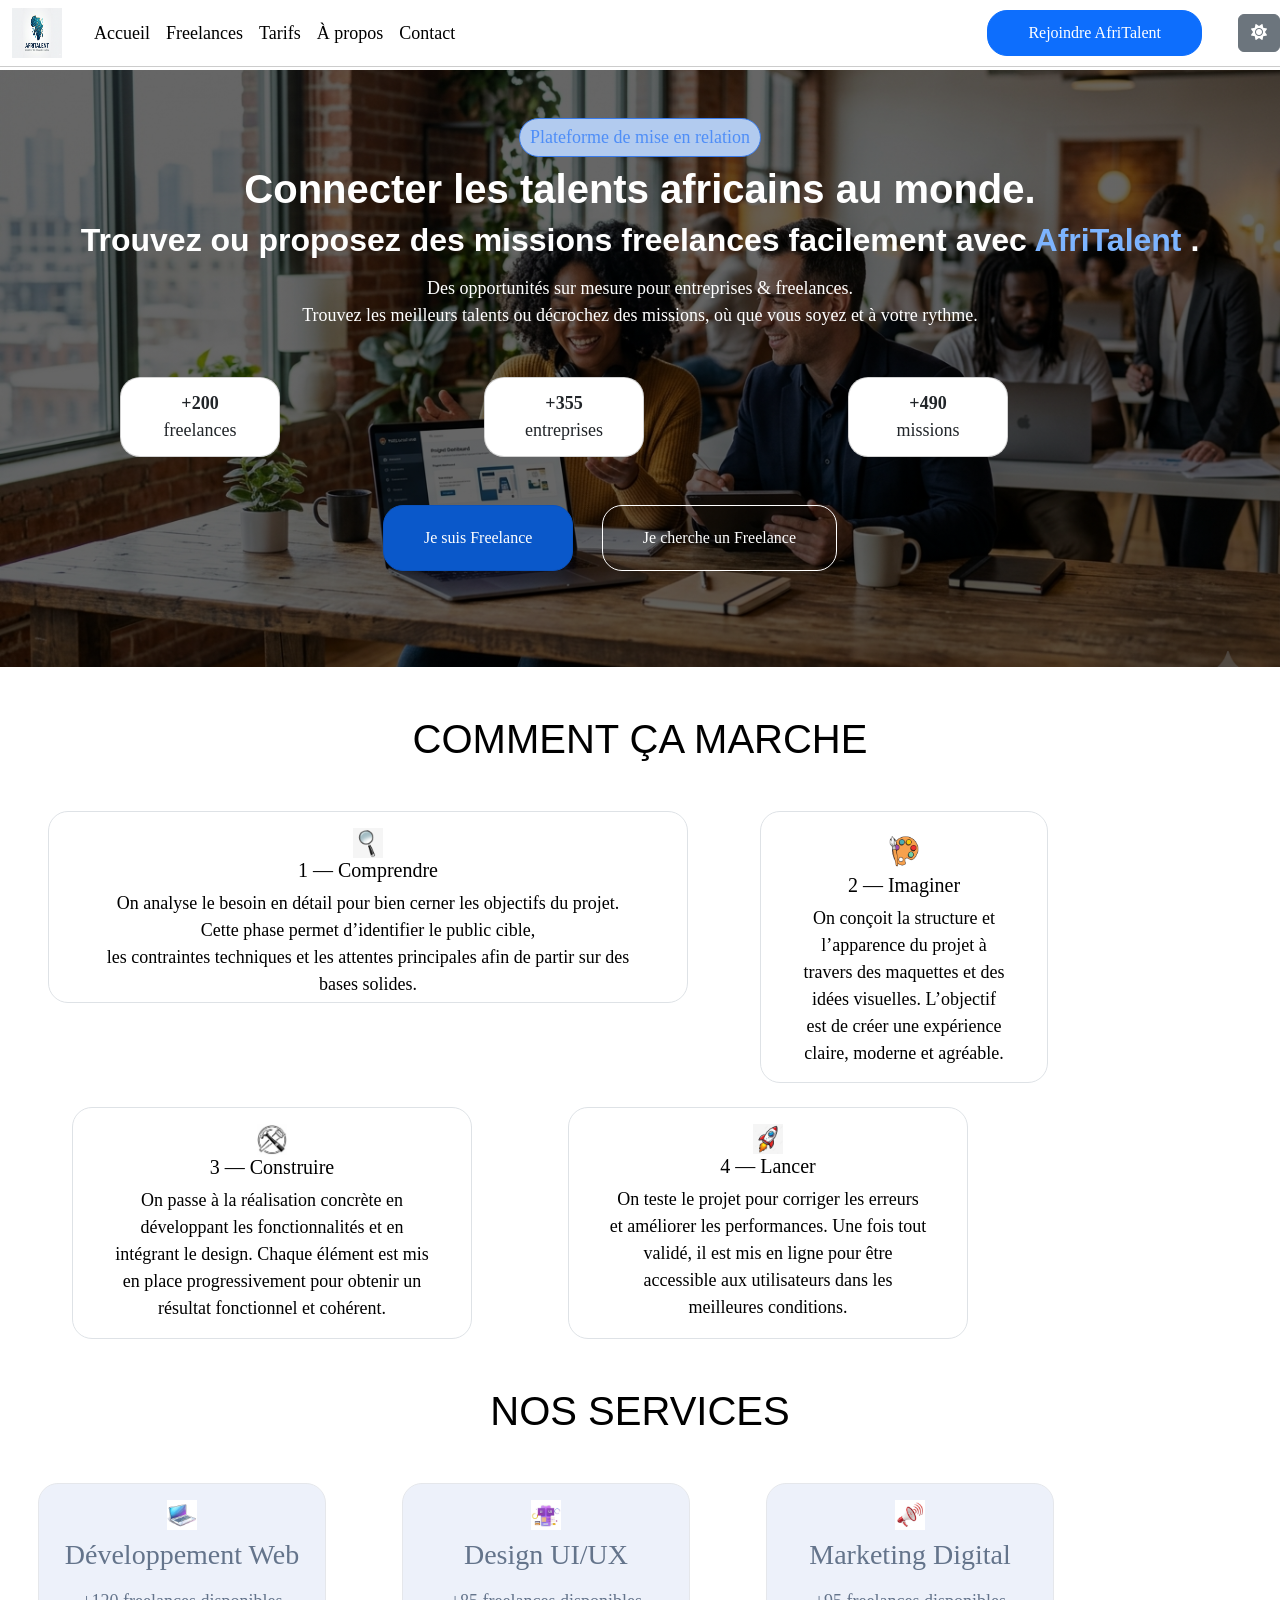
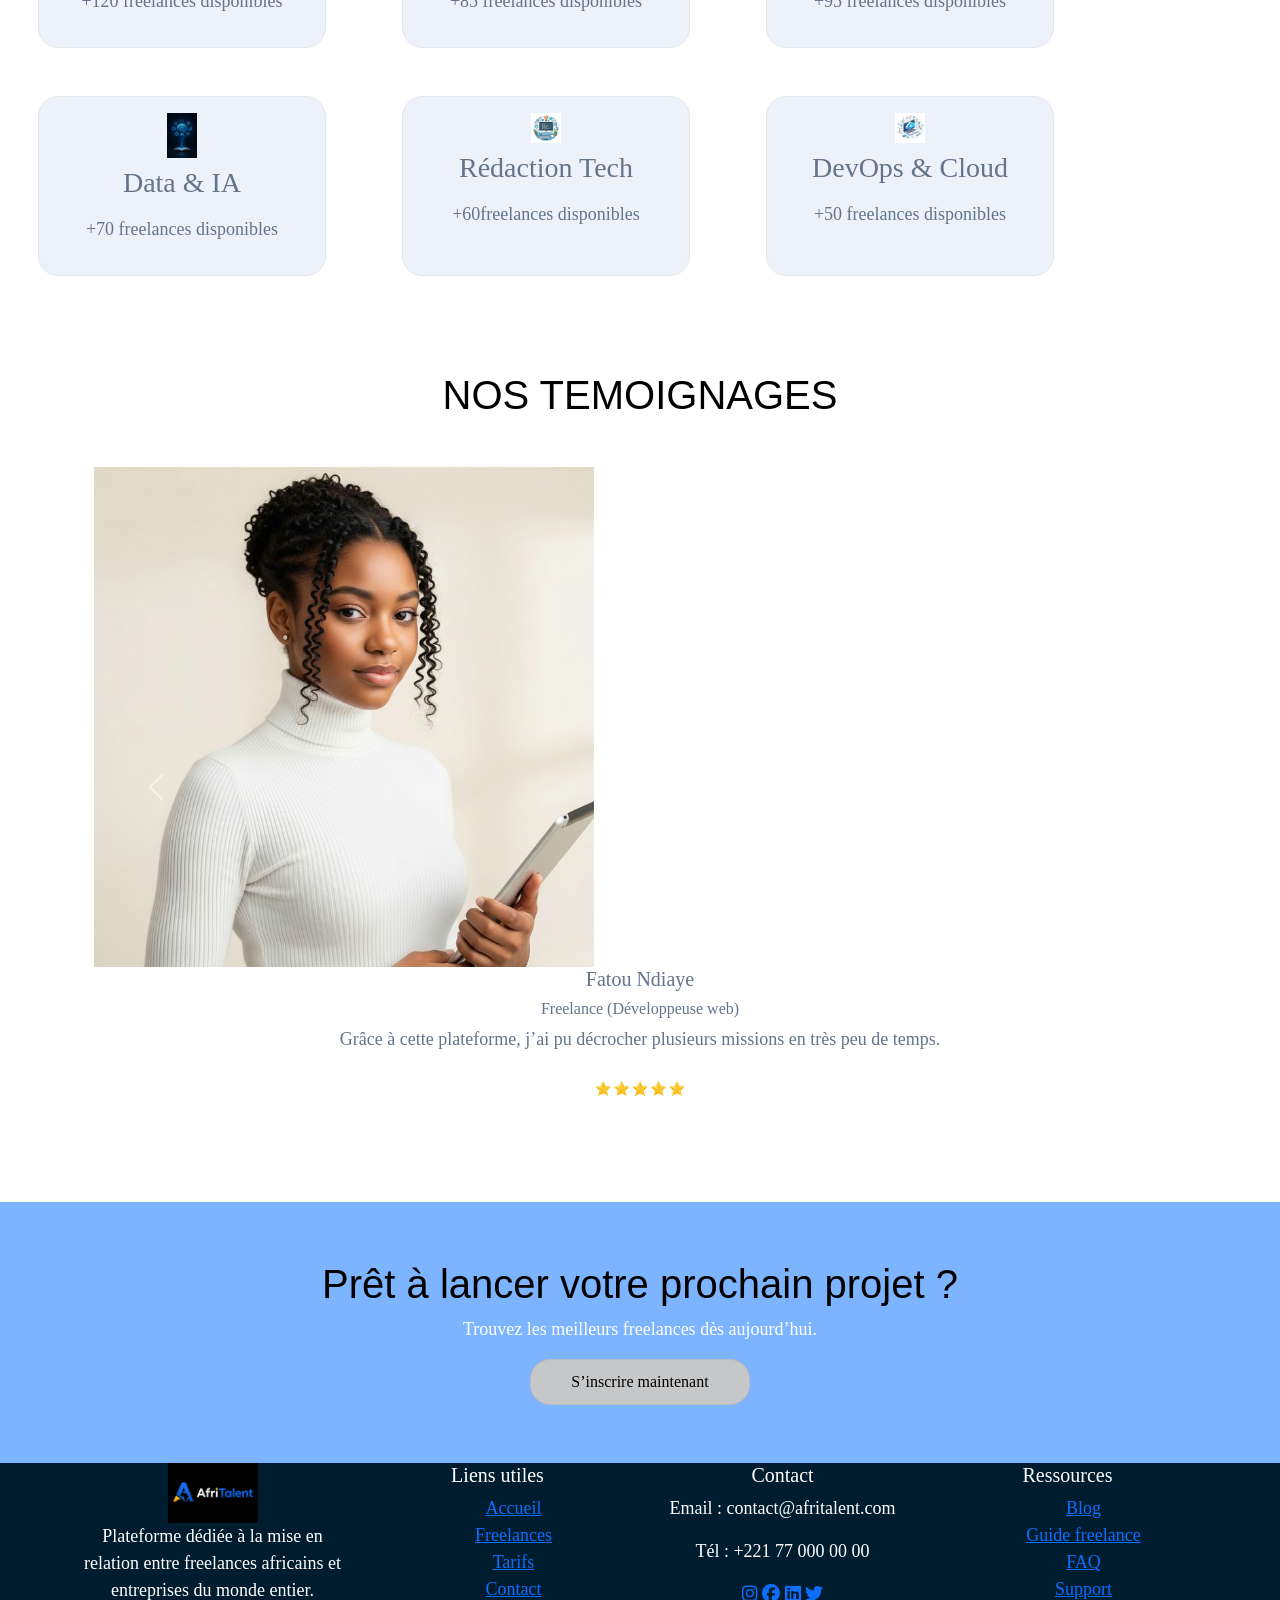
==== commit 63f228d7: "JS : compteurs animés au scroll et animations fade-in des sections" ====
--- a/index.html
+++ b/index.html
@@ -49,7 +49,7 @@
 
 </header>
 
-<section class="hero pt-5 ">
+<section class=" fondu hero pt-5 ">
   <div class=" into mb-2">
     Plateforme de mise en relation
   </div>
@@ -60,34 +60,34 @@
             Trouvez les meilleurs talents ou décrochez des missions, où que vous soyez et à votre rythme.</p>
   </div>
   
-    <div class="  row container text-center g-5 mb-4 mx-5" >
-        <div class="  col-md-4 ">
-            <div class="  carte0 card" style="width: 10rem; height: 5rem; ">
-              <strong>+2500 </strong>freelances
-            </div>
-    </div>
- 
-          <div class="  col-md-4 ">
-            <div class=" carte0 card" style="width: 10rem; height: 5rem;">
-              <strong>+800</strong> entreprises
-            </div>
-          </div>
-
-          <div class="  col-md-4 ">
-            <div class=" carte0 card" style="width: 10rem; height: 5rem;">
-              <strong>+12000</strong> missions
-            </div>
-          </div>
-        </div>
-        <div class="mb-5 mx-3 mt-5  container text-center">
+    <div class="row container text-center g-5 mb-4 mx-5">
+  <div class="col-md-4">
+    <div class="  carte0 card" style="width: 10rem; height: 5rem;">
+      <strong>+<span class="cpt" data-target="200">0</span></strong> freelances
+    </div>
+  </div>
+
+  <div class="col-md-4">
+    <div class="  carte0 card" style="width: 10rem; height: 5rem;">
+      <strong>+<span class="cpt" data-target="400">0</span></strong> entreprises
+    </div>
+  </div>
+
+  <div class="col-md-4">
+    <div class="  carte0 card" style="width: 10rem; height: 5rem;">
+      <strong>+<span class="cpt" data-target="500">0</span></strong> missions
+    </div>
+  </div>
+</div>
+        <div class="mb-5 mx-3 mt-5  container text-center" >
           <a href="contact.html"  class="bts btn btn-primary active me-4" role="button" data-bs-toggle="button" aria-pressed="true">Je suis Freelance </a>
           <a href="contact.html" class="bts btn  active" role="button" data-bs-toggle="button" aria-pressed="true" >Je cherche un Freelance</a>
          </div>
 </section>
-<section  id="COMMENT ÇA MARCHE ">
+<section class="fondu" id="COMMENT ÇA MARCHE ">
 <h1 class=" h1 text-center mb-5 mt-5">COMMENT ÇA MARCHE</h1>
   <div class=" row container text-center g-5 mb-4 ps-5 ">
-    <div class=" carte card me-5 mx-4" style="width: 40rem; height: 12rem;  ">
+    <div class=" fondu carte card me-5 mx-4" style="width: 40rem; height: 12rem;  ">
       <div class=" card-body  come" >
         <img src="images/loupe.jpg" width="30px">
         <h5 class="  card-title"> 1 — Comprendre</h5>
@@ -98,7 +98,7 @@
 </div>
 
 
-<div class="carte card mx-4" style="width: 18rem; height: 17rem;" col-md-4>
+<div class=" fondu carte card mx-4" style="width: 18rem; height: 17rem;" col-md-4>
   <div class="  card-body  ">
     <img src="images/pinceau.jpg"  width="30px">
     <h5 class="card-title">2 — Imaginer</h5>
@@ -109,14 +109,14 @@
 
 
 <div class="row container text-center g-5 mb-4 ps-5" >
-  <div class=" carte card me-5 mx-5 " style="width: 25rem;">
+  <div class=" fondu carte card me-5 mx-5 " style="width: 25rem;">
   <div class="card-body">
     <img src="images/construire.jpg" width="30px">
     <h5 class="card-title">3 — Construire</h5>
     <p class="  card-text">On passe à la réalisation concrète en développant les fonctionnalités et en intégrant le design. Chaque élément est mis en place progressivement pour obtenir un résultat fonctionnel et cohérent.</p>
   </div>
 </div>
-<div class=" carte card mx-5" style="width: 25rem;">
+<div class="  fondu carte card mx-5" style="width: 25rem;">
   <div class="  card-body " >
     <img src="images/fusee.jpg" width="30px">
     <h5 class="card-title">4 — Lancer</h5>
@@ -124,11 +124,11 @@
   </div>
 </div>
 </section>
-<section class="CATÉGORIES " id="CATÉGORIES DE SERVICES ">
-<h1 class=" h1 text-center mb-5 mt-5">NOS SERVICES</h1>
+<section class=" fondu CATÉGORIES " id="CATÉGORIES DE SERVICES ">
+<h1 class="h1 text-center mb-5 mt-5">NOS SERVICES</h1>
 <div class="  row container text-center g-5 mb-5" >
   <div class=" service col-md-4  ">
-    <div class=" carte1 card " style="width: 18rem;">
+    <div class=" fondu carte1 card " style="width: 18rem;">
   <div class="card-body">
     <img src="images/icon ordinateur.jpg" width="30px">
     <h5 class="card-title"><h3>Développement Web</h3></h5>
@@ -137,7 +137,7 @@
 </div>
   </div>
   <div class=" service col-md-4">
-    <div class=" carte2 card" style="width: 18rem;">
+    <div class=" fondu carte2 card" style="width: 18rem;">
   <div class="card-body">
     <img src="images/icon ui ux.jpg" width="30px">
     <h5 class="card-title"><h3>Design UI/UX</h3></h5>
@@ -146,7 +146,7 @@
 </div>
   </div>
   <div class=" service col-md-4">
-    <div class=" carte3  card" style="width: 18rem;">
+    <div class=" fondu carte3  card" style="width: 18rem;">
   <div class="card-body">
     <img src="images/micro.jpg" width="30px">
     <h5 class="card-title"><h3>Marketing Digital</h3></h5>
@@ -161,7 +161,7 @@
 
 <div class="row container text-center g-5 mb-5" >
   <div class=" service col-md-4">
-<div class=" carte4 card" style="width: 18rem;">
+<div class=" fondu carte4 card" style="width: 18rem;">
   <div class="card-body">
     <img src="images/icon ia.jpg" width="30px">
     <h5 class="card-title"><h3>Data & IA</h3></h5>
@@ -170,7 +170,7 @@
 </div>
   </div>
   <div class=" service col-md-4">
-    <div class=" carte5 card" style="width: 18rem;">
+    <div class=" fondu carte5 card" style="width: 18rem;">
   <div class="card-body">
     <img src="images/icone redaction tech.jpg" width="30px">
     <h5 class="card-title"><h3>Rédaction Tech</h3></h5>
@@ -179,7 +179,7 @@
 </div>
   </div>
   <div class=" service col-md-4">
-    <div class=" carte6 card" style="width: 18rem;">
+    <div class=" fondu carte6 card" style="width: 18rem;">
   <div class="card-body">
     <img src="images/icon devops et cloud.jpg" width="30px">
     <h5 class="card-title"><h3>DevOps & Cloud</h3></h5>
--- a/css/style.css
+++ b/css/style.css
@@ -283,7 +283,24 @@
   visibility: visible;
 }
 
-
-
-
-
+/*  L'état initial : invisible et poussé de 30px vers le bas */
+.fondu {
+  opacity: 0;
+  transform: translateY(30px);
+  visibility: hidden;
+  
+  /* Une transition fluide de 0.8 seconde */
+  transition: opacity 0.8s ease-out, transform 0.8s ease-out;
+  will-change: opacity, transform; /* Optimise les performances graphiques */
+}
+
+/*  L'état actif : déclenché par le JavaScript */
+.fondu.visible {
+  opacity: 1;
+  transform: translateY(0);
+  visibility: visible;
+}
+
+
+
+
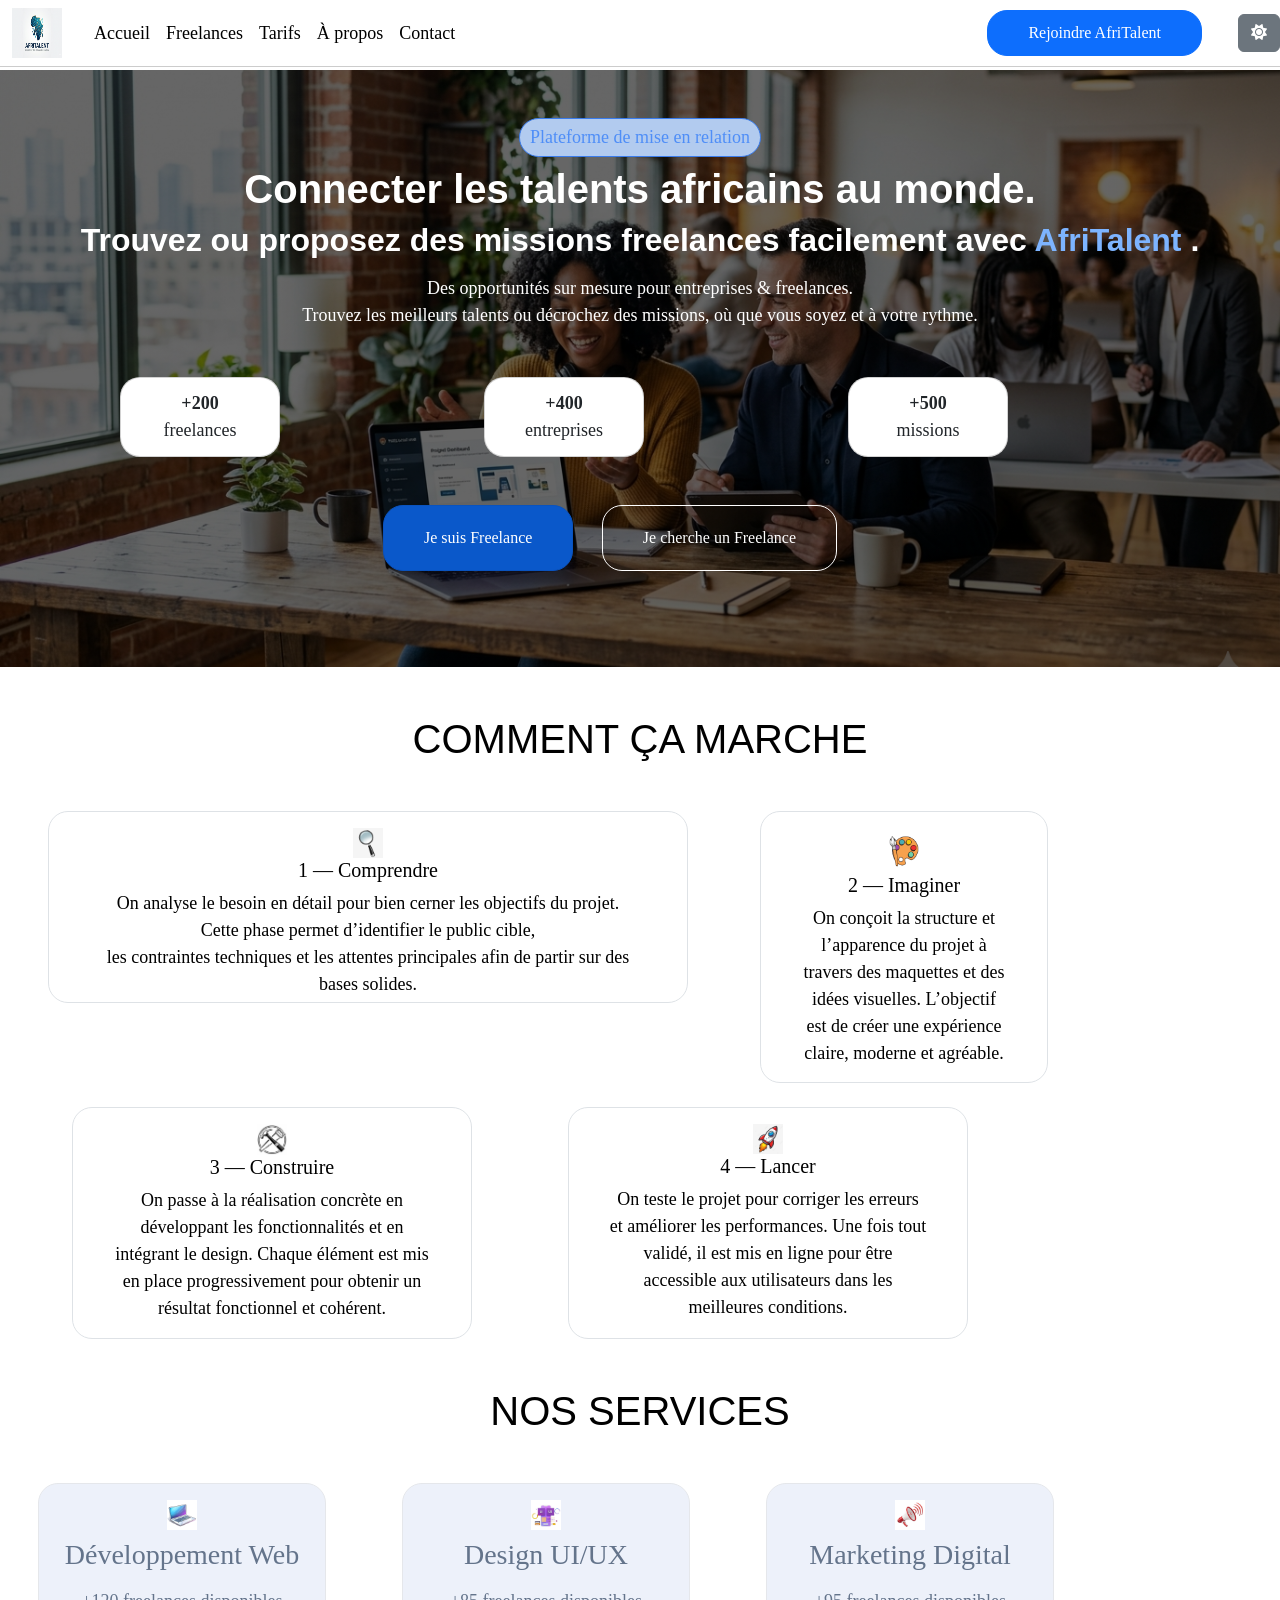
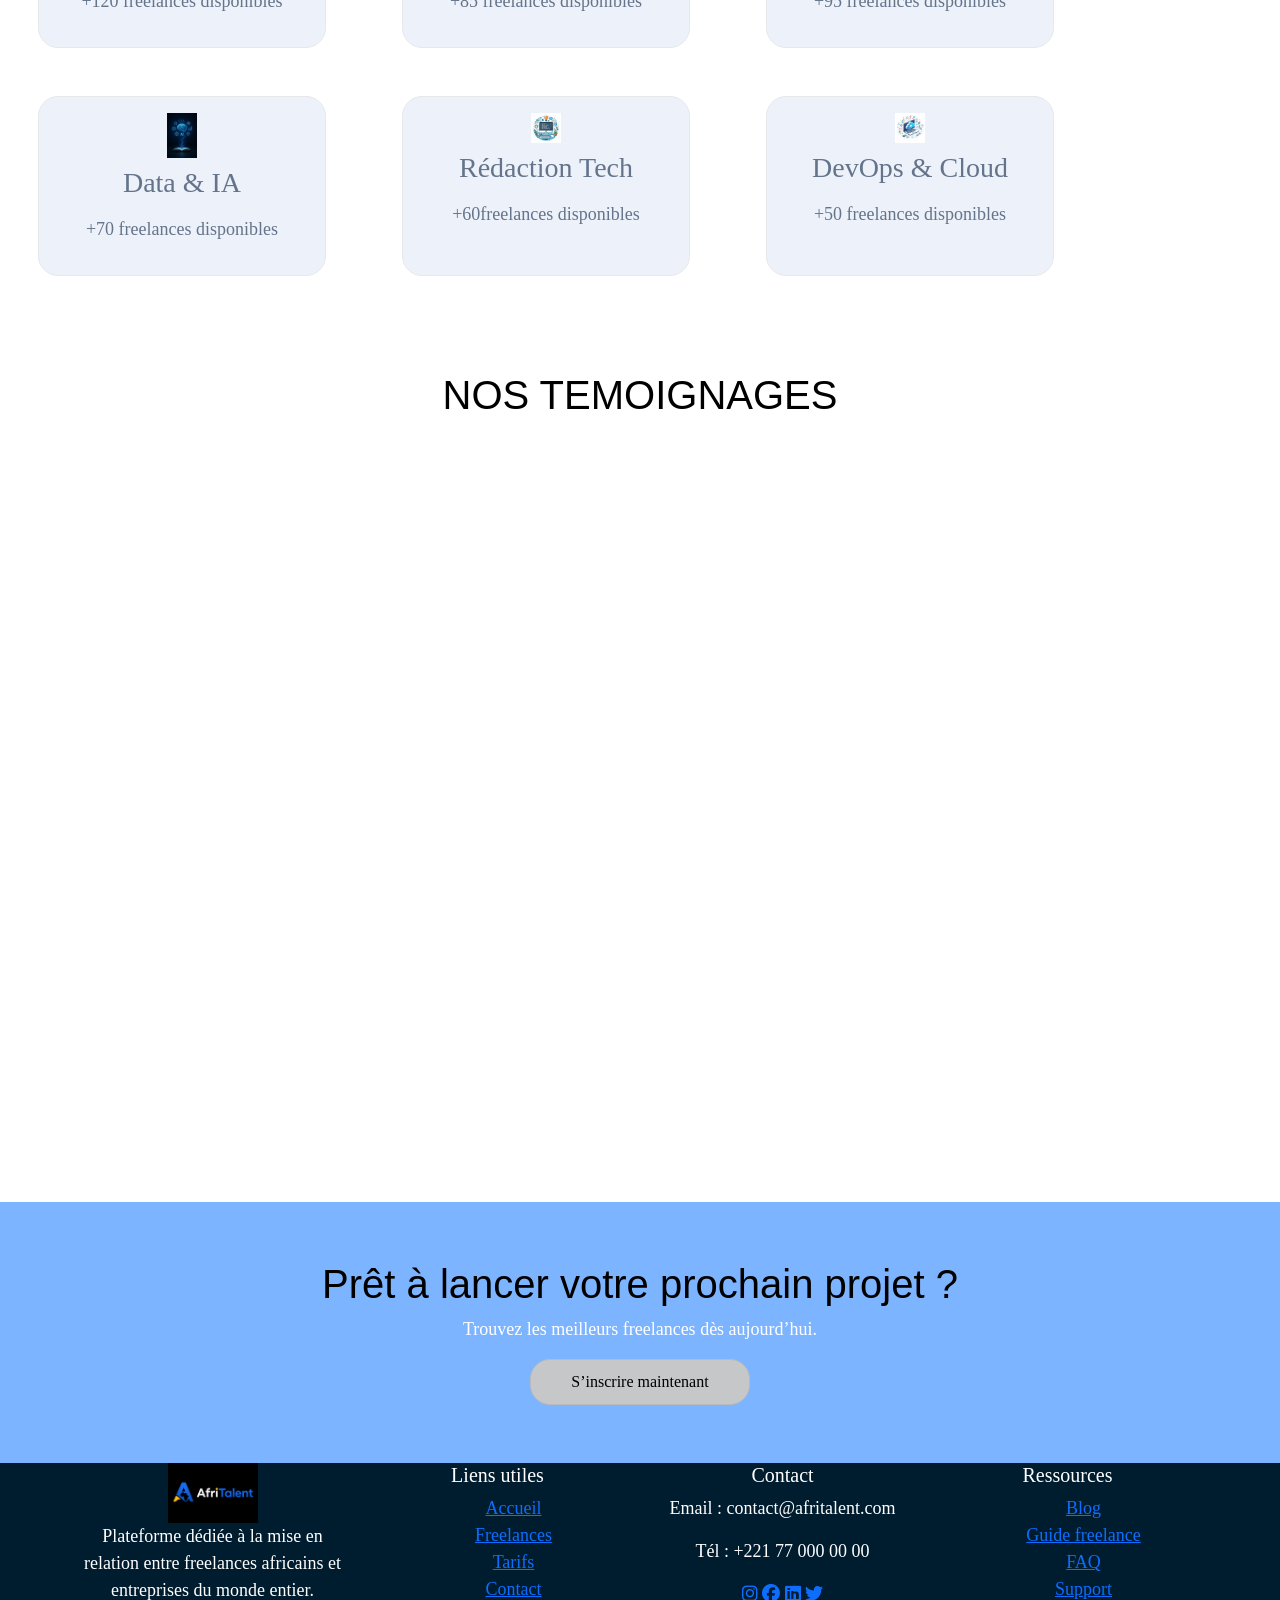
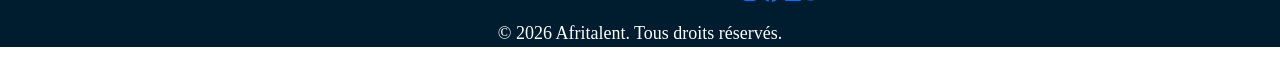
==== commit 8f259c27: "JS : filtrage dynamique des freelances et validation du formulaire de contact" ====
--- a/index.html
+++ b/index.html
@@ -189,7 +189,7 @@
 </div>
   </div>
 </section>
-<section class="py-5" id="TÉMOIGNAGES">
+<section class=" fondu py-5" id="TÉMOIGNAGES">
 <h1 class=" h1 text-center mb-5">NOS TEMOIGNAGES</h1>
 <div id="carouselExampleFade" class=" carousel slide carousel-fade container text-center g-5 ">
   <div class="carousel-inner">
@@ -216,7 +216,7 @@
     <div class=" carou carousel-item mt-5">
       <img src="images/freelances8.jpg" class="d-block w-90" height="500px">
       <div>
-                <h5>Cheikh Ba</h5>
+                <h5>Zola Dlamini</h5>
       <h6>Entreprise (Agence digitale)</h6>
       <p>La plateforme nous fait gagner un temps précieux. Les freelances sont qualifiés et disponibles rapidement.</p>
       <img src="images/notefree1.jpg" width="100px">
@@ -234,7 +234,7 @@
   </button>
   </div>
 </section>
-<section id="APPEL À L'ACTION " class=" action text-center  mt-5">
+<section id="APPEL À L'ACTION " class=" fondu action text-center  mt-5">
 <h1 class=" h1 mt-5 ">Prêt à lancer votre prochain projet ?</h1>
 <p>Trouvez les meilleurs freelances dès aujourd’hui.</p>
 <a href="contact.html" class=" ins btn btn-light active mb-5" role="button" data-bs-toggle="button" aria-pressed="true">S’inscrire maintenant</a>
@@ -278,8 +278,8 @@
     </div>
   </div>
 </div>
+  <p class="text-center">&copy; <span id="annee"></span> Afritalent. Tous droits réservés.</p>
 </footer>
-
 
 <button type="button" id="retour" class=" retour btn btn-secondary"><i class="fa-solid fa-arrow-up"></i>
     </button>
--- a/css/style.css
+++ b/css/style.css
@@ -300,7 +300,13 @@
   transform: translateY(0);
   visibility: visible;
 }
-
-
-
-
+/*  Pour ajouter une transition douce à la disparition/apparition */
+
+/* La classe cachée  */
+.is-hidden {
+  display: none !important;
+}
+
+
+
+
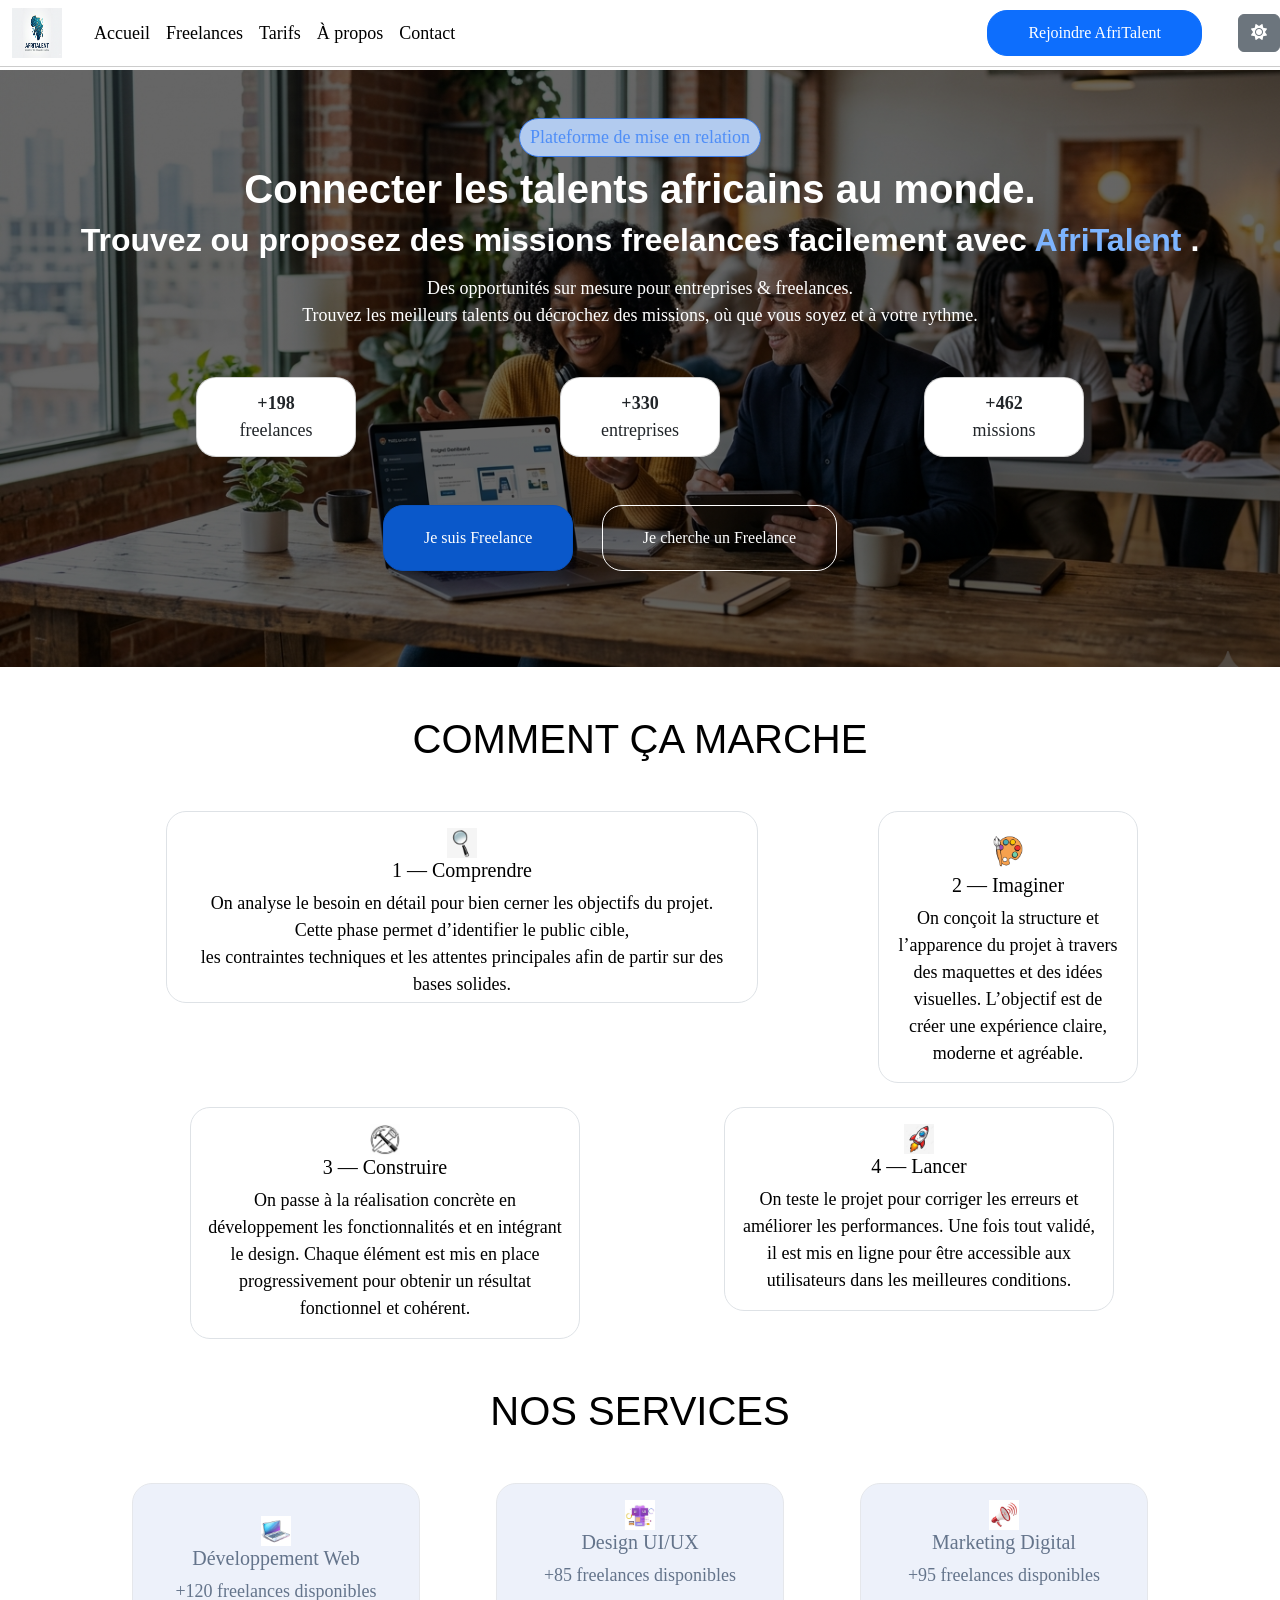
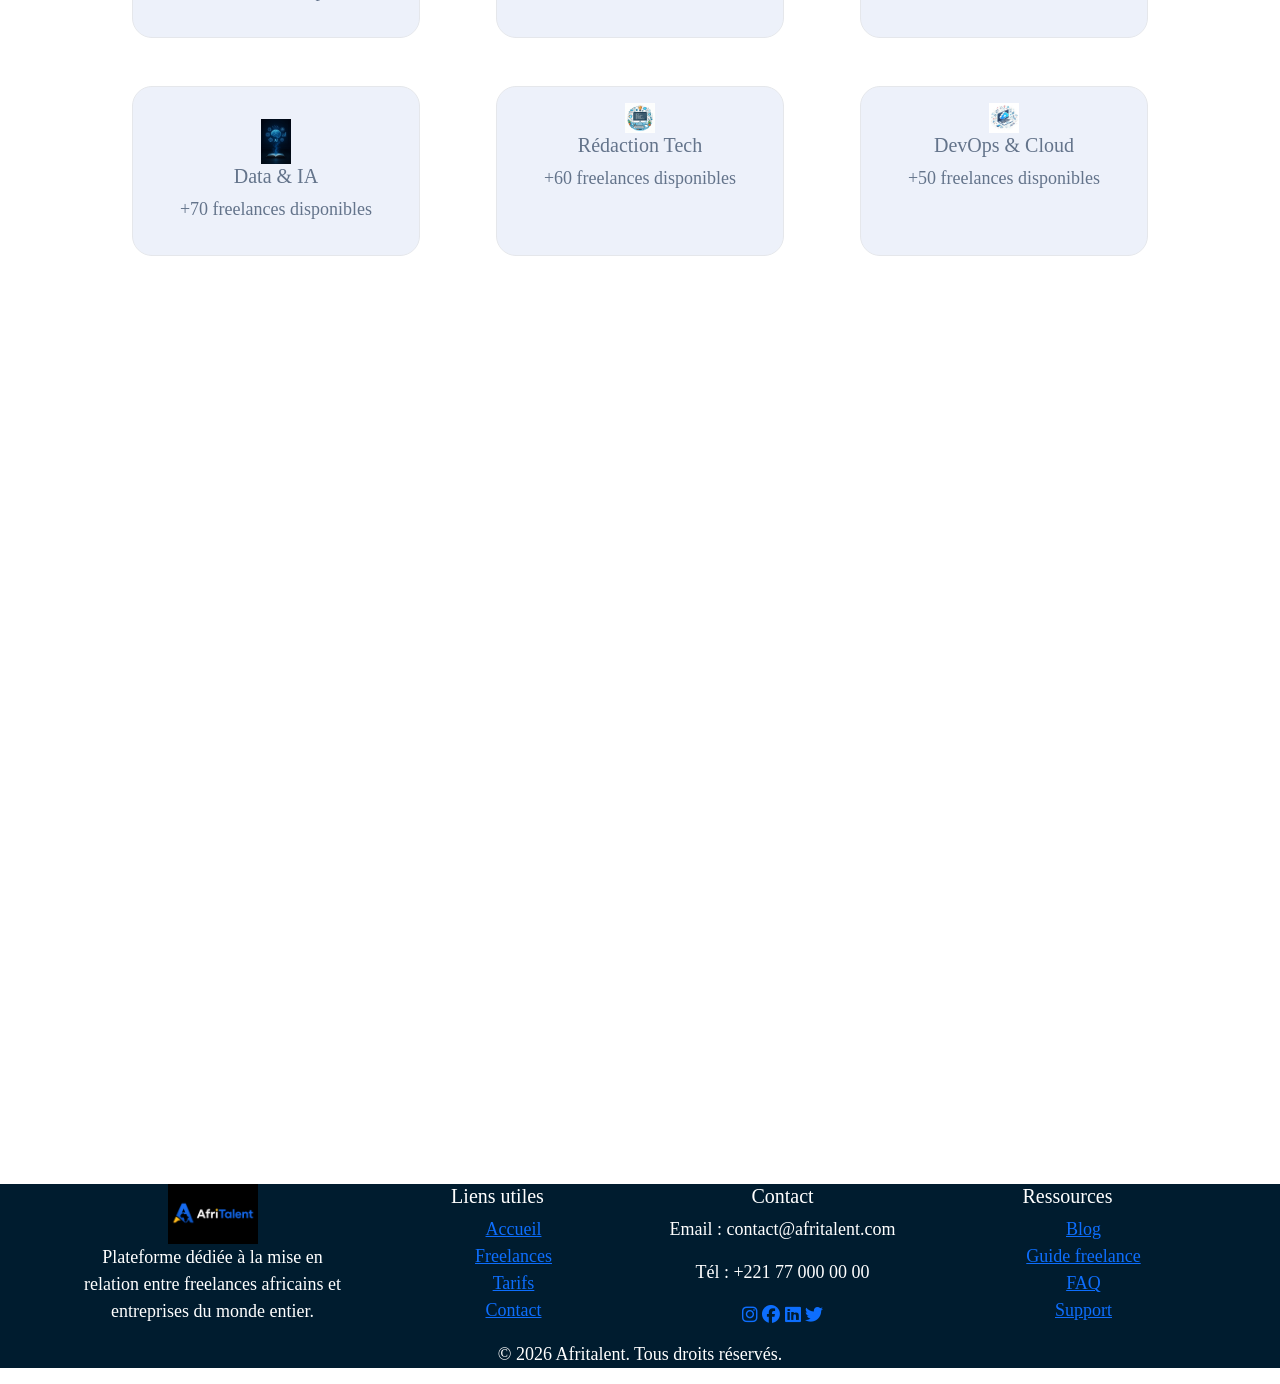
==== commit 7c889237: "Finalisation : corrections responsive, optimisation du code et commentaires" ====
--- a/index.html
+++ b/index.html
@@ -1,304 +1,347 @@
 <!DOCTYPE html>
 <html lang="fr">
-<head> 
-<meta charset="UTF-8"> 
-<meta name="viewport" content="width=device-width, initial-scale=1.0"> 
-<title>AfriTalent — Accueil</title> 
-<!-- Bootstrap 5 via CDN : feuille de style --> 
-<link 
-href="https://cdn.jsdelivr.net/npm/bootstrap@5.3.0/dist/css/bootstrap.min.css" 
-rel="stylesheet"> 
-<!-- Votre feuille de style personnelle --> 
-<link rel="stylesheet" href="css/style.css"> 
-<link rel="stylesheet" href="https://cdnjs.cloudflare.com/ajax/libs/font-awesome/6.5.0/css/all.min.css">
+
+<head>
+  <meta charset="UTF-8">
+  <meta name="viewport" content="width=device-width, initial-scale=1.0">
+  <title>AfriTalent — Accueil</title>
+  <!-- Bootstrap 5 via CDN : feuille de style -->
+  <link href="https://cdn.jsdelivr.net/npm/bootstrap@5.3.0/dist/css/bootstrap.min.css" rel="stylesheet">
+  <link rel="stylesheet" href="https://cdn.jsdelivr.net/npm/bootstrap-icons@1.11.3/font/bootstrap-icons.min.css">
+  <!-- Votre feuille de style personnelle -->
+  <link rel="stylesheet" href="css/style.css">
+  <link rel="stylesheet" href="https://cdnjs.cloudflare.com/ajax/libs/font-awesome/6.5.0/css/all.min.css">
 </head>
-<body class="bg"> 
-<!-- Le contenu de la page sera ajoute ici --> 
- <header >
-  <nav class=" nav navbar fixed-top navbar-expand-lg navbar-light  ">
-    <div class="container-fluid">
-      <img src="images/logo afritalent (2).png" width="50px" height="50px">
-      <button class="navbar-toggler" type="button" data-bs-toggle="collapse" data-bs-target="#navbarSupportedContent" aria-controls="navbarSupportedContent" aria-expanded="false" aria-label="Toggle navigation">
-      <span class="navbar-toggler-icon"></span>
+
+<body class="bg">
+  <!-- Le contenu de la page sera ajoute ici -->
+   <!-- HEADER / NAVBAR -->
+  <header>
+    <nav class=" nav navbar fixed-top navbar-expand-lg navbar-light  ">
+      <div class="container-fluid">
+        <!-- Logo -->
+        <img src="images/logo afritalent (2).png" width="50px" height="50px">
+        <button class="navbar-toggler" type="button" data-bs-toggle="collapse" data-bs-target="#navbarSupportedContent"
+          aria-controls="navbarSupportedContent" aria-expanded="false" aria-label="Toggle navigation">
+          <span class="navbar-toggler-icon"></span>
+        </button>
+        <div class="collapse navbar-collapse container" id="navbarSupportedContent">
+          <ul class="navbar-nav me-auto mb-2 mb-lg-0">
+            <li class="nav-item">
+              <a class="nav-link active" aria-current="page" href="index.html">Accueil</a>
+            </li>
+            <li class="nav-item">
+              <a class="nav-link active" aria-current="page" href="freelance.html">Freelances</a>
+            </li>
+            <li class="nav-item">
+              <a class="nav-link active" aria-current="page" href="tarif.html">Tarifs</a>
+            </li>
+            <li class="nav-item">
+              <a class="nav-link active" aria-current="page" href="about.html">À propos</a>
+            </li>
+            <li class="nav-item">
+              <!-- <a class="nav-link active" aria-current="page" href="">Blog</a> -->
+            </li>
+            <li class="nav-item">
+              <a class="nav-link active" aria-current="page" href="contact.html">Contact</a>
+            </li>
+          </ul>
+          <!-- Bouton d'inscription -->
+          <form class="d-flex">
+            <button class=" ins btn  btn-primary" type="submit">Rejoindre AfriTalent </button>
+          </form>
+        </div>
+      </div>
+      <!-- Bouton mode sombre -->
+      <button type="button" id="sombre" class=" bt1 btn btn-secondary"><i class="fa-solid fa-sun"></i>
       </button>
-      <div class="collapse navbar-collapse container" id="navbarSupportedContent">
-        <ul class="navbar-nav me-auto mb-2 mb-lg-0">
-          <li class="nav-item">
-            <a class="nav-link active" aria-current="page" href="index.html">Accueil</a>
-          </li><li class="nav-item">
-            <a class="nav-link active" aria-current="page" href="freelance.html">Freelances</a>
-         </li><li class="nav-item">
-            <a class="nav-link active" aria-current="page" href="tarif.html">Tarifs</a>
-          </li><li class="nav-item">
-            <a class="nav-link active" aria-current="page" href="about.html">À propos</a>
-          </li><li class="nav-item">
-            <!-- <a class="nav-link active" aria-current="page" href="">Blog</a> -->
-         </li><li class="nav-item">
-            <a class="nav-link active" aria-current="page" href="contact.html">Contact</a>
-          </li>
-        </ul>
-        <form class="d-flex">     
-          <button class=" ins btn  btn-primary" type="submit" >Rejoindre AfriTalent </button>
-        </form>
-      </div>
-    </div>
-    <button type="button" id="sombre" class=" bt1 btn btn-secondary"><i class="fa-solid fa-sun"></i>
-    </button>
-  </nav>
-  
-
-</header>
-
-<section class=" fondu hero pt-5 ">
-  <div class=" into mb-2">
-    Plateforme de mise en relation
-  </div>
-  <div>
+    </nav>
+
+
+  </header>
+
+  <section class=" fondu hero pt-5 ">
+    <div class=" into mb-2">
+      Plateforme de mise en relation
+    </div>
+    <div>
       <h1 class="text-center">Connecter les talents africains au monde.</h1>
-      <h2 class="text-center mb-3">Trouvez ou proposez des missions freelances facilement avec <span class="afri">AfriTalent</span> .</h2>
-     <p class="mb-5">Des opportunités sur mesure pour entreprises & freelances. <br>
-            Trouvez les meilleurs talents ou décrochez des missions, où que vous soyez et à votre rythme.</p>
-  </div>
-  
-    <div class="row container text-center g-5 mb-4 mx-5">
-  <div class="col-md-4">
-    <div class="  carte0 card" style="width: 10rem; height: 5rem;">
-      <strong>+<span class="cpt" data-target="200">0</span></strong> freelances
-    </div>
-  </div>
-
-  <div class="col-md-4">
-    <div class="  carte0 card" style="width: 10rem; height: 5rem;">
-      <strong>+<span class="cpt" data-target="400">0</span></strong> entreprises
-    </div>
-  </div>
-
-  <div class="col-md-4">
-    <div class="  carte0 card" style="width: 10rem; height: 5rem;">
-      <strong>+<span class="cpt" data-target="500">0</span></strong> missions
-    </div>
-  </div>
-</div>
-        <div class="mb-5 mx-3 mt-5  container text-center" >
-          <a href="contact.html"  class="bts btn btn-primary active me-4" role="button" data-bs-toggle="button" aria-pressed="true">Je suis Freelance </a>
-          <a href="contact.html" class="bts btn  active" role="button" data-bs-toggle="button" aria-pressed="true" >Je cherche un Freelance</a>
-         </div>
-</section>
-<section class="fondu" id="COMMENT ÇA MARCHE ">
-<h1 class=" h1 text-center mb-5 mt-5">COMMENT ÇA MARCHE</h1>
-  <div class=" row container text-center g-5 mb-4 ps-5 ">
-    <div class=" fondu carte card me-5 mx-4" style="width: 40rem; height: 12rem;  ">
-      <div class=" card-body  come" >
-        <img src="images/loupe.jpg" width="30px">
-        <h5 class="  card-title"> 1 — Comprendre</h5>
-      <p class="  card-text">On analyse le besoin en détail pour bien cerner les objectifs du projet.<br>
-       Cette phase permet d’identifier le public cible, <br>les contraintes techniques et les attentes principales afin de partir sur des bases solides.
-      </p>
-    </div>
-</div>
-
-
-<div class=" fondu carte card mx-4" style="width: 18rem; height: 17rem;" col-md-4>
-  <div class="  card-body  ">
-    <img src="images/pinceau.jpg"  width="30px">
-    <h5 class="card-title">2 — Imaginer</h5>
-    <p class="  card-text">On conçoit la structure et l’apparence du projet à travers des maquettes et des idées visuelles. L’objectif est de créer une expérience claire, moderne et agréable.</p>
-  </div>
-</div>
-  </div>
-
-
-<div class="row container text-center g-5 mb-4 ps-5" >
-  <div class=" fondu carte card me-5 mx-5 " style="width: 25rem;">
-  <div class="card-body">
-    <img src="images/construire.jpg" width="30px">
-    <h5 class="card-title">3 — Construire</h5>
-    <p class="  card-text">On passe à la réalisation concrète en développant les fonctionnalités et en intégrant le design. Chaque élément est mis en place progressivement pour obtenir un résultat fonctionnel et cohérent.</p>
-  </div>
-</div>
-<div class="  fondu carte card mx-5" style="width: 25rem;">
-  <div class="  card-body " >
-    <img src="images/fusee.jpg" width="30px">
-    <h5 class="card-title">4 — Lancer</h5>
-    <p class="  card-text">On teste le projet pour corriger les erreurs et améliorer les performances. Une fois tout validé, il est mis en ligne pour être accessible aux utilisateurs dans les meilleures conditions.</p>
-  </div>
-</div>
-</section>
-<section class=" fondu CATÉGORIES " id="CATÉGORIES DE SERVICES ">
-<h1 class="h1 text-center mb-5 mt-5">NOS SERVICES</h1>
-<div class="  row container text-center g-5 mb-5" >
-  <div class=" service col-md-4  ">
-    <div class=" fondu carte1 card " style="width: 18rem;">
-  <div class="card-body">
-    <img src="images/icon ordinateur.jpg" width="30px">
-    <h5 class="card-title"><h3>Développement Web</h3></h5>
-    <p class="card-text"> <p>+120 freelances disponibles</p>
-  </div>
-</div>
-  </div>
-  <div class=" service col-md-4">
-    <div class=" fondu carte2 card" style="width: 18rem;">
-  <div class="card-body">
-    <img src="images/icon ui ux.jpg" width="30px">
-    <h5 class="card-title"><h3>Design UI/UX</h3></h5>
-    <p class="card-text"> <p>+85 freelances disponibles</p>
-  </div>
-</div>
-  </div>
-  <div class=" service col-md-4">
-    <div class=" fondu carte3  card" style="width: 18rem;">
-  <div class="card-body">
-    <img src="images/micro.jpg" width="30px">
-    <h5 class="card-title"><h3>Marketing Digital</h3></h5>
-    <p class="card-text"> <p>+95 freelances disponibles</p>
-  </div>
-</div>
-</div>
-  </div>
-
-
-
-
-<div class="row container text-center g-5 mb-5" >
-  <div class=" service col-md-4">
-<div class=" fondu carte4 card" style="width: 18rem;">
-  <div class="card-body">
-    <img src="images/icon ia.jpg" width="30px">
-    <h5 class="card-title"><h3>Data & IA</h3></h5>
-    <p class="card-text"> <p>+70 freelances disponibles</p>
-  </div>
-</div>
-  </div>
-  <div class=" service col-md-4">
-    <div class=" fondu carte5 card" style="width: 18rem;">
-  <div class="card-body">
-    <img src="images/icone redaction tech.jpg" width="30px">
-    <h5 class="card-title"><h3>Rédaction Tech</h3></h5>
-    <p class="card-text"> <p>+60freelances disponibles</p>
-  </div>
-</div>
-  </div>
-  <div class=" service col-md-4">
-    <div class=" fondu carte6 card" style="width: 18rem;">
-  <div class="card-body">
-    <img src="images/icon devops et cloud.jpg" width="30px">
-    <h5 class="card-title"><h3>DevOps & Cloud</h3></h5>
-    <p class="card-text"> <p>+50 freelances disponibles</p>
-  </div>
-</div>
-</div>
-  </div>
-</section>
-<section class=" fondu py-5" id="TÉMOIGNAGES">
-<h1 class=" h1 text-center mb-5">NOS TEMOIGNAGES</h1>
-<div id="carouselExampleFade" class=" carousel slide carousel-fade container text-center g-5 ">
-  <div class="carousel-inner">
-    <div class=" carou carousel-item active ">
-      <img src="images/freelances3.jpg" class="d-block w-90" height="500px">
-      <div>
+      <h2 class="text-center mb-3">Trouvez ou proposez des missions freelances facilement avec <span
+          class="afri">AfriTalent</span> .</h2>
+      <p class="mb-5">Des opportunités sur mesure pour entreprises & freelances. <br>
+        Trouvez les meilleurs talents ou décrochez des missions, où que vous soyez et à votre rythme.</p>
+    </div>
+    <div class="row container text-center g-5 mb-4 mx-auto">
+      <div class="col-md-4">
+        <div class="carte0 card mx-auto" style="width: 10rem; height: 5rem;">
+          <div><strong>+<span class="cpt" data-target="200">0</span></strong></div>
+          <div>freelances</div>
+        </div>
+      </div>
+
+      <div class="col-md-4">
+        <div class="carte0 card mx-auto" style="width: 10rem; height: 5rem;">
+          <div><strong>+<span class="cpt" data-target="400">0</span></strong></div>
+          <div>entreprises</div>
+        </div>
+      </div>
+
+      <div class="col-md-4">
+        <div class="carte0 card mx-auto" style="width: 10rem; height: 5rem;">
+          <div><strong>+<span class="cpt" data-target="500">0</span></strong></div>
+          <div>missions</div>
+        </div>
+      </div>
+    </div>
+    <div class="mb-5 mx-3 mt-5  container text-center">
+      <a href="contact.html" class="bts btn btn-primary active me-4" role="button" data-bs-toggle="button"
+        aria-pressed="true">Je suis Freelance </a>
+      <a href="contact.html" class="bts btn  active" role="button" data-bs-toggle="button" aria-pressed="true">Je
+        cherche un Freelance</a>
+    </div>
+  </section>
+
+
+  <section class="fondu" id="COMMENT ÇA MARCHE">
+    <h1 class="text-center h1 mb-5 mt-5">COMMENT ÇA MARCHE</h1>
+    <div class="row container text-center g-5 mb-4 ps-5 mx-auto">
+      <div class="col-md-8">
+        <div class="fondu carte card me-5 mx-4" style="height: 12rem;">
+          <div class="card-body come">
+            <img src="images/loupe.jpg" width="30" alt="Loupe">
+            <h5 class="card-title">1 — Comprendre</h5>
+            <p class="card-text">On analyse le besoin en détail pour bien cerner les objectifs du projet.<br>
+              Cette phase permet d’identifier le public cible, <br>les contraintes techniques et les attentes
+              principales afin de partir sur des bases solides.</p>
+          </div>
+        </div>
+      </div>
+
+      <div class="col-md-4">
+        <div class="fondu carte card mx-4" style="height: 17rem;">
+          <div class="card-body">
+            <img src="images/pinceau.jpg" width="30" alt="Pinceau">
+            <h5 class="card-title">2 — Imaginer</h5>
+            <p class="card-text">On conçoit la structure et l’apparence du projet à travers des maquettes et des idées
+              visuelles. L’objectif est de créer une expérience claire, moderne et agréable.</p>
+          </div>
+        </div>
+      </div>
+    </div>
+
+    <div class="row container text-center g-5 mb-4 ps-5 mx-auto">
+      <div class="col-md-6">
+        <div class="fondu carte card me-5 mx-5">
+          <div class="card-body">
+            <img src="images/construire.jpg" width="30" alt="Marteau">
+            <h5 class="card-title">3 — Construire</h5>
+            <p class="card-text">On passe à la réalisation concrète en développement les fonctionnalités et en intégrant
+              le design. Chaque élément est mis en place progressivement pour obtenir un résultat fonctionnel et
+              cohérent.</p>
+          </div>
+        </div>
+      </div>
+
+      <div class="col-md-6">
+        <div class="fondu carte card mx-5">
+          <div class="card-body">
+            <img src="images/fusee.jpg" width="30" alt="Fusée">
+            <h5 class="card-title">4 — Lancer</h5>
+            <p class="card-text">On teste le projet pour corriger les erreurs et améliorer les performances. Une fois
+              tout validé, il est mis en ligne pour être accessible aux utilisateurs dans les meilleures conditions.</p>
+          </div>
+        </div>
+      </div>
+    </div>
+  </section>
+  <section class="fondu CATÉGORIES" id="CATÉGORIES DE SERVICES">
+    <h1 class="text-center h1 mb-5 mt-5">NOS SERVICES</h1>
+    <div class="row container text-center g-5 mb-5 mx-auto">
+      <div class="service col-md-4">
+        <div class="fondu carte1 card mx-auto py-3" style="width: 18rem;">
+          <div class="card-body">
+            <img src="images/icon ordinateur.jpg" width="30px">
+            <span class="card-title h5 d-block">Développement Web</span>
+            <span class="card-text d-block">+120 freelances disponibles</span>
+          </div>
+        </div>
+      </div>
+
+      <div class="service col-md-4">
+        <div class="fondu carte2 card mx-auto " style="width: 18rem;">
+          <div class="card-body">
+            <img src="images/icon ui ux.jpg" width="30px">
+            <span class="card-title h5 d-block">Design UI/UX</span>
+            <span class="card-text d-block">+85 freelances disponibles</span>
+          </div>
+        </div>
+      </div>
+
+      <div class="service col-md-4">
+        <div class="fondu carte3 card mx-auto" style="width: 18rem;">
+          <div class="card-body">
+            <img src="images/micro.jpg" width="30px">
+            <span class="card-title h5 d-block">Marketing Digital</span>
+            <span class="card-text d-block">+95 freelances disponibles</span>
+          </div>
+        </div>
+      </div>
+    </div>
+
+    <div class="row container text-center g-5 mb-5 mx-auto">
+      <div class="service col-md-4">
+        <div class="fondu carte4 card mx-auto py-3" style="width: 18rem;">
+          <div class="card-body">
+            <img src="images/icon ia.jpg" width="30px">
+            <span class="card-title h5 d-block">Data & IA</span>
+            <span class="card-text d-block">+70 freelances disponibles</span>
+          </div>
+        </div>
+      </div>
+
+      <div class="service col-md-4">
+        <div class="fondu carte5 card mx-auto" style="width: 18rem;">
+          <div class="card-body">
+            <img src="images/icone redaction tech.jpg" width="30px">
+            <span class="card-title h5 d-block">Rédaction Tech</span>
+            <span class="card-text d-block">+60 freelances disponibles</span>
+          </div>
+        </div>
+      </div>
+
+      <div class="service col-md-4">
+        <div class="fondu carte6 card mx-auto" style="width: 18rem;">
+          <div class="card-body">
+            <img src="images/icon devops et cloud.jpg" width="30px">
+            <span class="card-title h5 d-block">DevOps & Cloud</span>
+            <span class="card-text d-block">+50 freelances disponibles</span>
+          </div>
+        </div>
+      </div>
+    </div>
+  </section>
+  <section class="fondu py-5" id="TÉMOIGNAGES">
+    <h1 class="text-center h1 mb-5">NOS TEMOIGNAGES</h1>
+    <div id="carouselExampleFade" class="carousel slide carousel-fade container text-center g-5">
+      <div class="carousel-inner">
+        <div class="carou carousel-item active">
+          <img src="images/freelances3.jpg" class="d-block mx-auto" height="250" alt="Fatou Ndiaye">
+          <div>
             <h5>Fatou Ndiaye</h5>
-      <h6>Freelance (Développeuse web)</h6>
-      <p>Grâce à cette plateforme, j’ai pu décrocher plusieurs missions en très peu de temps.</p>
-      <img src="images/notefree1.jpg" width="100px">
-      </div>
-      
-    </div>
-    <div class=" carou carousel-item">
-      <img src="images/freelances7.jpg" class="d-block w-90" height="500px">
-      <div>
+            <h6>Freelance (Développeuse web)</h6>
+            <p>Grâce à cette plateforme, j’ai pu décrocher plusieurs missions en très peu de temps.</p>
+            <i class="bi bi-star-fill"></i>
+            <i class="bi bi-star-fill"></i>
+            <i class="bi bi-star-fill"></i>
+            <i class="bi bi-star-fill"></i>
+            <i class="bi bi-star-fill"></i>
+          </div>
+        </div>
+
+        <div class="carou carousel-item">
+          <img src="images/freelances7.jpg" class="d-block mx-auto" height="250" alt="Mamadou Diallo">
+          <div>
             <h5>Mamadou Diallo</h5>
-          <h6>Entreprise (Startup tech)</h6>
-          <p>Nous avions besoin d’un développeur en urgence, et en moins de 48 heures, nous avons trouvé un profil parfaitement adapté.</p>
-          <img src="images/notefree1.jpg" width="100px">
-      </div>
-      
-    </div>
-    <div class=" carou carousel-item mt-5">
-      <img src="images/freelances8.jpg" class="d-block w-90" height="500px">
-      <div>
-                <h5>Zola Dlamini</h5>
-      <h6>Entreprise (Agence digitale)</h6>
-      <p>La plateforme nous fait gagner un temps précieux. Les freelances sont qualifiés et disponibles rapidement.</p>
-      <img src="images/notefree1.jpg" width="100px">
-      </div>
-      
-    </div>
-  </div>
-  <button class="carousel-control-prev" type="button" data-bs-target="#carouselExampleFade" data-bs-slide="prev">
-    <span class="carousel-control-prev-icon" aria-hidden="true"></span>
-    <span class="visually-hidden">Previous</span>
+            <h6>Entreprise (Startup tech)</h6>
+            <p>Nous avions besoin d’un développeur en urgence, et en moins de 48 heures, nous avons trouvé un profil
+              parfaitement adapté.</p>
+            <i class="bi bi-star-fill"></i>
+            <i class="bi bi-star-fill"></i>
+            <i class="bi bi-star-fill"></i>
+            <i class="bi bi-star-fill"></i>
+          </div>
+        </div>
+
+        <div class="carou carousel-item mt-5">
+          <img src="images/freelances8.jpg" class="d-block mx-auto" height="250" alt="Zola Dlamini">
+          <div>
+            <h5>Zola Dlamini</h5>
+            <h6>Entreprise (Agence digitale)</h6>
+            <p>La plateforme nous fait gagner un temps précieux. Les freelances sont qualifiés et disponibles
+              rapidement.</p>
+            <i class="bi bi-star-fill"></i>
+            <i class="bi bi-star-fill"></i>
+            <i class="bi bi-star-fill"></i>
+            <i class="bi bi-star-fill"></i>
+          </div>
+        </div>
+      </div>
+      <button class="carousel-control-prev" type="button" data-bs-target="#carouselExampleFade" data-bs-slide="prev">
+        <span class="carousel-control-prev-icon" aria-hidden="true"></span>
+        <span class="visually-hidden">Previous</span>
+      </button>
+      <button class="carousel-control-next" type="button" data-bs-target="#carouselExampleFade" data-bs-slide="next">
+        <span class="carousel-control-next-icon" aria-hidden="true"></span>
+        <span class="visually-hidden">Next</span>
+      </button>
+    </div>
+  </section>
+  <section id="APPEL À L'ACTION " class=" fondu action text-center  mt-5">
+    <h1 class=" h1 mt-5 ">Prêt à lancer votre prochain projet ?</h1>
+    <p>Trouvez les meilleurs freelances dès aujourd’hui.</p>
+    <a href="contact.html" class=" ins btn btn-light active mb-5" role="button" data-bs-toggle="button"
+      aria-pressed="true">S’inscrire maintenant</a>
+  </section>
+  <footer>
+    <div class="container text-center ">
+      <div class="row align-items-start">
+        <div class="col">
+          <img src="images/logofooter.png" width="90px">
+          <p>
+            Plateforme dédiée à la mise en relation entre freelances africains
+            et entreprises du monde entier.
+          </p>
+        </div>
+        <div class="col">
+          <h5>Liens utiles</h5>
+          <ul type="none">
+            <li><a href="#">Accueil</a></li>
+            <li><a href="#">Freelances</a></li>
+            <li><a href="#">Tarifs</a></li>
+            <li><a href="#">Contact</a></li>
+          </ul>
+        </div>
+        <div class="col">
+          <h5>Contact</h5>
+          <p>Email : contact@afritalent.com</p>
+          <p>Tél : +221 77 000 00 00</p>
+          <a href="https://www.instagram.com/"><i class="fa-brands fa-instagram"></i></a>
+          <a href="https://www.facebook.com/"><i class="fa-brands fa-facebook"></i></a>
+          <a href="https://www.linkedin.com/"><i class="fa-brands fa-linkedin"></i></a>
+          <a href="https://twitter.com/"><i class="fa-brands fa-twitter"></i></a>
+        </div>
+        <div class="col">
+          <h5>Ressources</h5>
+          <ul type="none">
+            <li><a href="#">Blog</a></li>
+            <li><a href="#">Guide freelance</a></li>
+            <li><a href="#">FAQ</a></li>
+            <li><a href="#">Support</a></li>
+          </ul>
+        </div>
+      </div>
+    </div>
+    <p class="text-center">&copy; <span id="annee"></span> Afritalent. Tous droits réservés.</p>
+
+  </footer>
+
+  <button type="button" id="retour" class=" retour btn btn-secondary"><i class="fa-solid fa-arrow-up"></i>
   </button>
-  <button class="carousel-control-next" type="button" data-bs-target="#carouselExampleFade" data-bs-slide="next">
-    <span class="carousel-control-next-icon" aria-hidden="true"></span>
-    <span class="visually-hidden">Next</span>
-  </button>
-  </div>
-</section>
-<section id="APPEL À L'ACTION " class=" fondu action text-center  mt-5">
-<h1 class=" h1 mt-5 ">Prêt à lancer votre prochain projet ?</h1>
-<p>Trouvez les meilleurs freelances dès aujourd’hui.</p>
-<a href="contact.html" class=" ins btn btn-light active mb-5" role="button" data-bs-toggle="button" aria-pressed="true">S’inscrire maintenant</a>
-</section>
-<footer >
-  <div class="container text-center ">
-  <div class="row align-items-start">
-    <div class="col">
-      <img src="images/logofooter.png" width="90px">
-      <p>
-          Plateforme dédiée à la mise en relation entre freelances africains 
-          et entreprises du monde entier.
-        </p>
-    </div>
-    <div class="col">
-      <h5>Liens utiles</h5>
-      <ul type="none">
-        <li><a href="#">Accueil</a></li>
-          <li><a href="#">Freelances</a></li>
-          <li><a href="#">Tarifs</a></li>
-          <li><a href="#">Contact</a></li>
-      </ul>
-    </div>
-    <div class="col">
-      <h5>Contact</h5>
-      <p>Email : contact@afritalent.com</p>
-        <p>Tél : +221 77 000 00 00</p>
-        <a href="https://www.instagram.com/"><i class="fa-brands fa-instagram"></i></a>
-        <a href="https://www.facebook.com/"><i class="fa-brands fa-facebook"></i></a>
-        <a href="https://www.linkedin.com/"><i class="fa-brands fa-linkedin"></i></a>
-        <a href="https://twitter.com/"><i class="fa-brands fa-twitter"></i></a>
-    </div>
-    <div class="col">
-      <h5>Ressources</h5>
-      <ul type="none">
-        <li><a href="#">Blog</a></li>
-          <li><a href="#">Guide freelance</a></li>
-          <li><a href="#">FAQ</a></li>
-          <li><a href="#">Support</a></li>
-      </ul>
-    </div>
-  </div>
-</div>
-  <p class="text-center">&copy; <span id="annee"></span> Afritalent. Tous droits réservés.</p>
-</footer>
-
-<button type="button" id="retour" class=" retour btn btn-secondary"><i class="fa-solid fa-arrow-up"></i>
-    </button>
-
-
-
-
-
-
-
-
-
-
-<!-- Bootstrap 5 via CDN : script JavaScript --> 
-<script 
-src="https://cdn.jsdelivr.net/npm/bootstrap@5.3.0/dist/js/bootstrap.bundle.min.js"
-></script> 
-<!-- Votre script JavaScript --> 
-<script src="js/main.js"></script>
+
+
+
+
+
+
+
+
+
+
+  <!-- Bootstrap 5 via CDN : script JavaScript -->
+  <script src="https://cdn.jsdelivr.net/npm/bootstrap@5.3.0/dist/js/bootstrap.bundle.min.js"></script>
+  <!-- Votre script JavaScript -->
+  <script src="js/main.js"></script>
 
 </body>
+
 </html>
--- a/css/style.css
+++ b/css/style.css
@@ -1,297 +1,382 @@
-
+/* Supprime les marges et espacements par défaut de tous les éléments */
 * {
-    margin: 0;
-    padding: 0;}
-.nav{
-   border-bottom: 1px solid rgba(0, 0, 0, 0.2);
-    background-color: white;
-    transition: padding 0.3s ease, background-color 0.3s ease, box-shadow 0.3s ease;
-}
+  margin: 0;
+  padding: 0;
+}
+
+/*  Barre de navigation */
+.nav {
+  /* Ajoute une bordure en bas de la navbar */
+  border-bottom: 1px solid rgba(0, 0, 0, 0.2);
+  /* Définit un fond blanc */
+  background-color: white;
+  /* Ajoute une transition fluide lors des changements */
+  transition: padding 0.3s ease, background-color 0.3s ease, box-shadow 0.3s ease;
+}
+
+/* Style de la navbar lorsque la page défile */
 .nav.scrolled {
-  padding: 15px 50px; /* Réduis ces valeurs selon tes goûts pour l'effet "shrink" */
-  background-color: #1E293B !important; /* Force le nouveau fond opaque (Bleu Confiance) */
-  box-shadow: 0 4px 20px rgba(0, 0, 0, 0.15); /* L'ombre portée */
-}
+  padding: 15px 50px;
+  /* Réduis la taille pour l'effet shrink */
+  background-color: #1E293B !important;
+  /* Force le nouveau fond opaque  */
+  box-shadow: 0 4px 20px rgba(0, 0, 0, 0.15);
+  /* Ajoute une ombre sous la navbar */
+}
+
+/* Change la couleur des liens lorsque la navbar défile */
 .nav.scrolled a {
-  color: #FFFFFF !important; /* Force les liens en blanc si ton fond devient sombre */
-}
-
+  color: #FFFFFF !important;
+  /* Force les liens en blanc si ton fond devient sombre */
+}
+
+/* STYLE GÉNÉRAL DE LA PAGE */
 body {
-  /* background-color: rgb(238, 238, 238); */
+  /* Décale le contenu pour laisser la place à la navbar */
   padding-top: 70px;
-  /* font-family: var(--font-inter); */
- font-family: 'Times New Roman', Times, serif;
- font-size: large;
- /* background: #EEEDFF; */
- 
-}
-.ins{
+  /* Police utilisée sur le site */
+  font-family: 'Times New Roman', Times, serif;
+  /* Taille du texte */
+  font-size: large;
+
+
+}
+
+/* BOUTONS */
+.ins {
   padding: 10px 40px;
-   border-radius: 20px;
-}
-
-.into{
+  border-radius: 20px;
+}
+
+/* BADGE D'INTRODUCTION */
+.into {
   color: #4f8ef7;
-    border: 1px solid #3a7cec;
-    background-color: #b2cbef;
-    padding: 5px 10px;
-    display: inline-block;
-    border-radius: 20px;
-}
-.afri{
+  border: 1px solid #3a7cec;
+  background-color: #b2cbef;
+  padding: 5px 10px;
+  display: inline-block;
+  border-radius: 20px;
+}
+
+/* Couleur spéciale utilisée pour certains textes */
+.afri {
   color: #7db4ff;
 }
 
-.carte{
-  border-radius: 20px;
-  transition: 0.3s;
-   background: #4572cd19;
-  color: #64748b;
- border: 1px solid #e5e7eb;
-}
-.carte:hover{
-  transform: translateY(-5px);
-  box-shadow: 0 8px 20px rgba(59,130,246,0.25);
-}
-.carte0{
+/* LES CARTES */
+.carte {
+  border-radius: 20px;
+  /* Animation fluide */
+  transition: 0.3s;
+  /* Couleur de fond */
+  background: #4572cd19;
+  color: #64748b;
+  border: 1px solid #e5e7eb;
+}
+
+/* Effet au survol de la souris */
+.carte:hover {
+  /* Fait légèrement monter la carte */
+  transform: translateY(-5px);
+  /* Ajoute une ombre */
+  box-shadow: 0 8px 20px rgba(59, 130, 246, 0.25);
+}
+
+.carte0 {
   border-radius: 20px;
   transition: 0.3s;
   justify-content: center;
-  
-}
-.carte0:hover{  
+
+}
+
+.carte0:hover {
   transform: translateY(-5px);
   box-shadow: 0 8px 20px rgba(218, 226, 197, 0.874);
-  
-}
-  
-.carte1{
-  border-radius: 20px;
-  transition: 0.3s;
-  background: #4572cd19;
-  color: #64748b;
-  border: 1px solid #e5e7eb;
-}
-.carte1:hover{
+
+}
+
+.carte1 {
+  border-radius: 20px;
+  transition: 0.3s;
+  background: #4572cd19;
+  color: #64748b;
+  border: 1px solid #e5e7eb;
+}
+
+.carte1:hover {
   transform: translateY(-5px);
   box-shadow: 0 8px 20px rgba(187, 18, 217, 0.616);
-  
-}
-.carte2{
-  border-radius: 20px;
-  transition: 0.3s;
-  background: #4572cd19;
-  color: #64748b;
-  border: 1px solid #e5e7eb;
-}
-.carte2:hover{
+
+}
+
+.carte2 {
+  border-radius: 20px;
+  transition: 0.3s;
+  background: #4572cd19;
+  color: #64748b;
+  border: 1px solid #e5e7eb;
+}
+
+.carte2:hover {
   transform: translateY(-5px);
   box-shadow: 0 8px 20px rgba(243, 166, 34, 0.742);
 }
-.carte3{
-  border-radius: 20px;
-  transition: 0.3s;
-  background: #4572cd19;
-  color: #64748b;
-  border: 1px solid #e5e7eb;
-}
-.carte3:hover{
+
+.carte3 {
+  border-radius: 20px;
+  transition: 0.3s;
+  background: #4572cd19;
+  color: #64748b;
+  border: 1px solid #e5e7eb;
+}
+
+.carte3:hover {
   transform: translateY(-5px);
   box-shadow: 0 8px 20px rgba(20, 209, 99, 0.605);
 }
-.carte4{
-  border-radius: 20px;
-  transition: 0.3s;
-  background: #4572cd19;
-  color: #64748b;
-  border: 1px solid #e5e7eb;
-}
-.carte4:hover{
+
+.carte4 {
+  border-radius: 20px;
+  transition: 0.3s;
+  background: #4572cd19;
+  color: #64748b;
+  border: 1px solid #e5e7eb;
+}
+
+.carte4:hover {
   transform: translateY(-5px);
   box-shadow: 0 8px 20px rgba(7, 96, 230, 0.605);
 }
-.carte5{
-  border-radius: 20px;
-  transition: 0.3s;
-  background: #4572cd19;
-  color: #64748b;
-  border: 1px solid #e5e7eb;
-}
-.carte5:hover{
-  transform: translateY(-5px);
-  box-shadow: 0 8px 20px rgba(0,0,0,0.2);
-}
-.carte6{
-  border-radius: 20px;
-  transition: 0.3s;
-  background: #4572cd19;
-  color: #64748b;
-  border: 1px solid #e5e7eb;
-}
-.carte6:hover{
+
+.carte5 {
+  border-radius: 20px;
+  transition: 0.3s;
+  background: #4572cd19;
+  color: #64748b;
+  border: 1px solid #e5e7eb;
+}
+
+.carte5:hover {
+  transform: translateY(-5px);
+  box-shadow: 0 8px 20px rgba(0, 0, 0, 0.2);
+}
+
+.carte6 {
+  border-radius: 20px;
+  transition: 0.3s;
+  background: #4572cd19;
+  color: #64748b;
+  border: 1px solid #e5e7eb;
+}
+
+.carte6:hover {
   transform: translateY(-5px);
   box-shadow: 0 8px 20px rgba(220, 11, 60, 0.715);
 }
-.carte7{
-  border-radius: 20px;
-  transition: 0.3s;
+
+/* Les cartes 2, 3, 4, 5 et 6 fonctionnent exactement sur le même principe : elles possèdent le même style mais changent seulement la couleur de leur ombre lorsqu'on passe la souris dessus. */
+
+/* CARTE PRINCIPALE */
+.carte7 {
+  border-radius: 20px;
+  transition: 0.3s;
+  /* Ombre permanente */
   box-shadow: 0 8px 20px rgba(59, 10, 207, 0.715);
   border: 2px solid #0d6efd;
+  /* Agrandit légèrement la carte */
   transform: scale(1.1);
 }
-.carte7:hover{
-  transform: translateY(-5px);
-  
-}
-.badge{
-    position: absolute;
-    top: 10px;
-    right: 10px;
-    background: #0d6efd;
-    color: white;
-    padding: 5px 12px;
-    border-radius: 20px;
-
-    
-}
-.bt{
-   padding: 20px 40px;
-   border-radius: 20px;
-}
-.bts{
+
+.carte7:hover {
+  transform: translateY(-5px);
+
+
+}
+
+.equipes {
+  border-radius: 10px;
+}
+
+/* Badge */
+.badge {
+  position: absolute;
+  top: 10px;
+  right: 10px;
+  background: #0d6efd;
+  color: white;
+  padding: 5px 12px;
+  border-radius: 20px;
+
+  /* Style du bouton principal */
+}
+
+.bt {
   padding: 20px 40px;
-   border-radius: 20px;
-   
-  
-  
-}
-.bts:hover{
-  transform: translateY(-5px);
+  /* Espace intérieur */
+  border-radius: 20px;
+  /* Arrondit les coins */
+}
+
+/* Deuxième style de bouton */
+.bts {
+  padding: 20px 40px;
+  border-radius: 20px;
+}
+
+/* Effet lorsque la souris passe sur le bouton */
+.bts:hover {
+  transform: translateY(-5px);
+  /* Fait monter légèrement le bouton */
   box-shadow: 0 8px 20px rgba(218, 226, 197, 0.874);
-  transform: translateY(-5px);
-}
-
-.action{
- background-color: #7db4ff;
- padding: 10px 40px;
- color: white;
-}
-h1{
- font-family: 'Gill Sans', 'Gill Sans MT', Calibri, 'Trebuchet MS', sans-serif;
- font-weight: 100;
- color: white;
-}
-h2{
+  /* Ajoute une ombre */
+}
+
+/* section  Action*/
+/* Style de la section d'appel à l'action */
+.action {
+  background-color: #7db4ff;
+  padding: 10px 40px;
+  color: white;
+}
+
+/* Style des titres h1 */
+h1 {
   font-family: 'Gill Sans', 'Gill Sans MT', Calibri, 'Trebuchet MS', sans-serif;
- font-weight: 100;
-}
-.hero{
-    
-  /* color: white; 
+  font-weight: 100;
+  color: white;
+}
+
+/* Style des titres h2 */
+h2 {
+  font-family: 'Gill Sans', 'Gill Sans MT', Calibri, 'Trebuchet MS', sans-serif;
+  font-weight: 100;
+}
+
+.hero {
+  color: white;
   text-align: center;
+  /* Centre le texte */
   padding: 80px 1.5rem 48px;
- background-image: url("../images/imghero.png");
- background-size: cover;
- background-position: center;
- background-repeat: no-repeat; */
- color: white;
-  text-align: center;
-  padding: 80px 1.5rem 48px;
- background:
-        linear-gradient(
-            rgba(0, 0, 0, 0.6),
-            rgba(0, 0, 0, 0.6)
-        ),
-        url("../images/imghero.png");
-
-    background-size: cover;
-    background-position: center;
-    background-repeat: no-repeat;
-    
- 
-  /* background: linear-gradient(to right, #0f172a, #1e293b); couleur que je peux utiliser au mode sombre */
-}
-.hero h1 ,h2  {
+  /* Espacement intérieur */
+  background: linear-gradient(rgba(0, 0, 0, 0.6), rgba(0, 0, 0, 0.6)), url("../images/imghero.png");
+  /* Ajoute un dégradé sombre sur l'image */
+  /* Ajuste l'image de fond */
+  background-size: cover;
+  background-position: center;
+  background-repeat: no-repeat;
+}
+
+/* Rend les titres de la section Hero plus épais */
+.hero h1,
+h2 {
   font-weight: 900;
-  
-}
- 
-.service{
-  justify-content:center;
+
+}
+
+/* Organisation des services */
+.service {
+  justify-content: center;
   display: flex;
   gap: 20px;
 }
-.contact{
-  justify-content:center;
+
+/* Organisation de la section contact */
+.contact {
+  justify-content: center;
   display: flex;
   gap: 10px;
 }
-.carou{
-  display: flex;
-  align-items: center;
-  justify-content: space-between;
-  color: #64748b;
-
-}
-
-
-.come{
+
+/* Organisation du carrousel */
+.carou {
+  color: #64748b;
+}
+
+.d-block {
+  border-radius: 30px;
+}
+
+/* Change la couleur des icônes précédent et suivant du carrousel */
+.carousel-control-prev-icon,
+.carousel-control-next-icon {
+  /* Inverse les couleurs pour rendre les icônes visibles sur un fond sombre */
+  filter: invert(1);
+}
+
+/* Petit élément décoratif */
+.come {
   height: 10px;
 }
-/* .bt1{
-  background-color: white;
-} */
-/* .CATÉGORIES{
-  background: #E8D5CC;
-} */
-
- footer{
+
+/* FOOTER */
+/* Style du pied de page */
+footer {
   background: #001C2F;
   color: white;
- }
- .bg{
+}
+
+/* MODE SOMBRE */
+/* Couleur utilisée lorsque le mode sombre est activé */
+.bg {
   background-color: #0d1117;
- }
- .h1{
-  color:black;
- }
- .hist{
-  color:#64748b ;
- }
- .inov{
-  color:#64748b ;
- }
- .retour{
+  /* couleur des texte */
+}
+
+.h1 {
+  color: black;
+}
+
+.hist {
+  color: #64748b;
+}
+
+.inov {
+  color: #64748b;
+}
+
+/* BOUTON RETOUR EN HAUT */
+.retour {
   position: fixed;
-  bottom: 30px; /* Distance par rapport au bas de l'écran */
-  right: 30px;  /* Distance par rapport à la droite */
-  z-index: 99;  /* Pour passer au-dessus du contenu */
-  background:linear-gradient(45deg, rgb(50, 91, 224), rgb(189, 196, 206));
+  /* Position fixe sur l'écran */
+  bottom: 30px;
+  /* Distance par rapport au bas de l'écran */
+  right: 30px;
+  /* Distance par rapport à la droite */
+  z-index: 99;
+  /* Pour passer au-dessus du contenu */
+  background: linear-gradient(45deg, rgb(50, 91, 224), rgb(189, 196, 206));
+  /* Fond en dégradé */
   /* ÉTAT INITIAL,Caché et transparent */
   opacity: 0;
   visibility: hidden;
   /* Transition pour l'effet de fondu et de survol */
   transition: all 0.3s ease;
- }
- .retour:hover {
-  background:linear-gradient(45deg, rgb(50, 91, 224), rgb(189, 196, 206)); 
-  transform: translateY(-5px); /* Légère animation de montée */
-}
-/* L'ÉTAT ACTIVER (géré par le JavaScript au scroll) */
+}
+
+/* Effet au survol */
+.retour:hover {
+  background: linear-gradient(45deg, rgb(50, 91, 224), rgb(189, 196, 206));
+  transform: translateY(-5px);
+  /* Légère animation de montée */
+}
+
+/* L'ÉTAT ACTIVER géré par le JavaScript au scroll */
 .retour.show {
   opacity: 1;
   visibility: visible;
 }
 
+/* ANIMATION D'APPARITION */
 /*  L'état initial : invisible et poussé de 30px vers le bas */
 .fondu {
   opacity: 0;
   transform: translateY(30px);
   visibility: hidden;
-  
+
   /* Une transition fluide de 0.8 seconde */
   transition: opacity 0.8s ease-out, transform 0.8s ease-out;
-  will-change: opacity, transform; /* Optimise les performances graphiques */
+  will-change: opacity, transform;
+  /* Optimise les performances graphiques */
 }
 
 /*  L'état actif : déclenché par le JavaScript */
@@ -300,13 +385,9 @@
   transform: translateY(0);
   visibility: visible;
 }
-/*  Pour ajouter une transition douce à la disparition/apparition */
-
-/* La classe cachée  */
+
+/* FILTRAGE DES CARTES */
+/* Classe utilisée pour masquer une carte */
 .is-hidden {
   display: none !important;
-}
-
-
-
-
+}
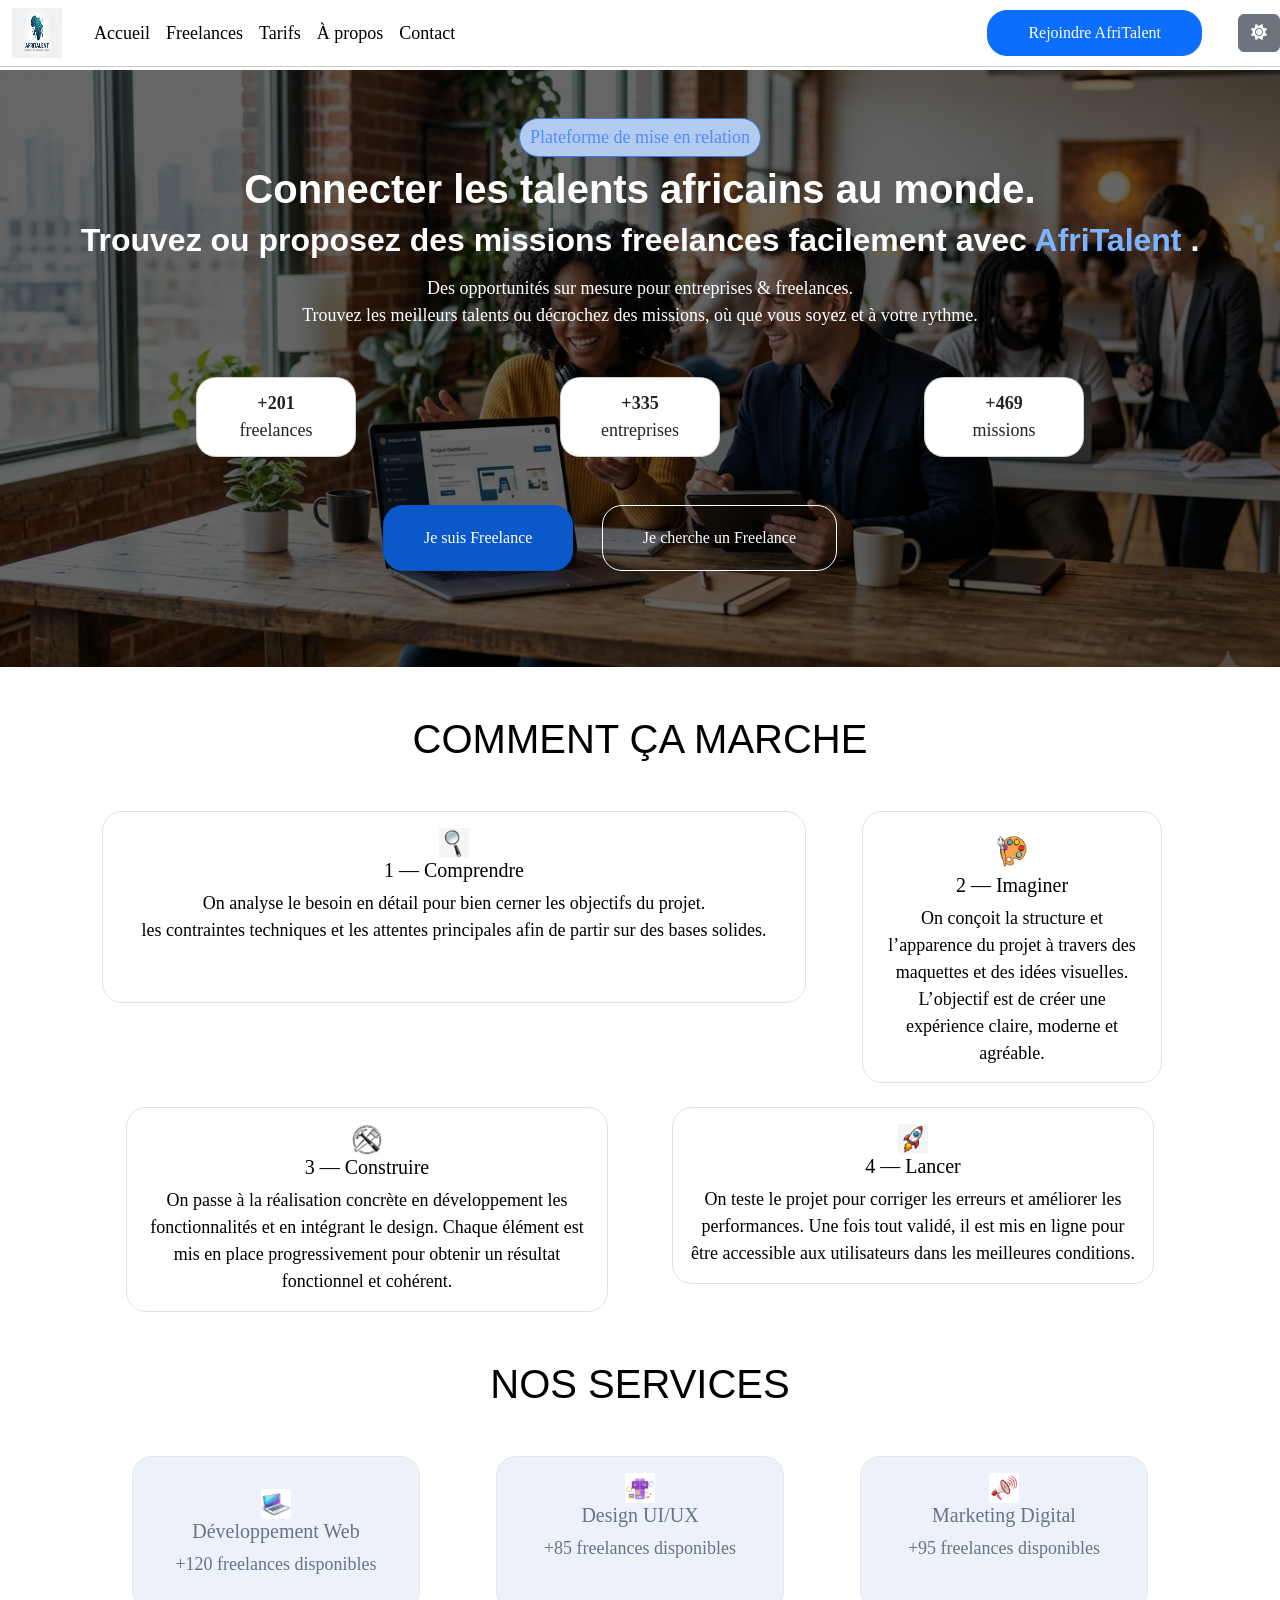
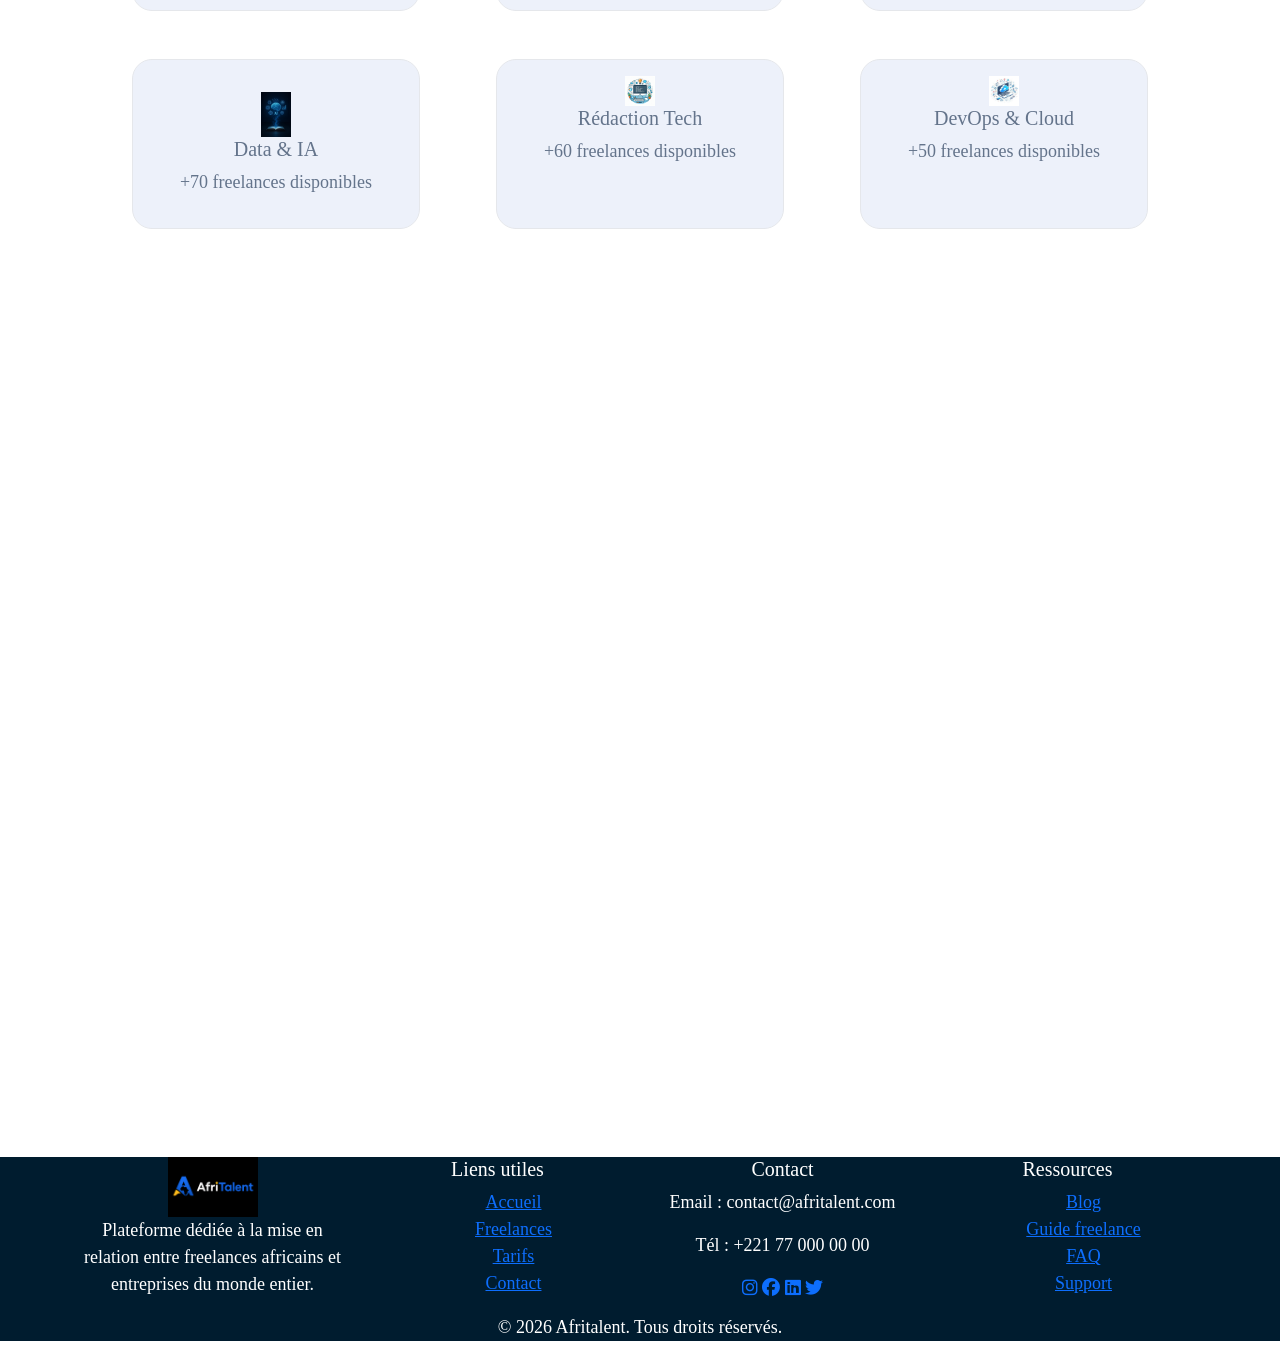
==== commit 20e3a657: "Déploiement : GitHub Pages activé, README finalisé et présentation PowerPoint ajoutée" ====
--- a/index.html
+++ b/index.html
@@ -4,7 +4,7 @@
 <head>
   <meta charset="UTF-8">
   <meta name="viewport" content="width=device-width, initial-scale=1.0">
-  <title>AfriTalent — Accueil</title>
+  <title>AfriTalent </title>
   <!-- Bootstrap 5 via CDN : feuille de style -->
   <link href="https://cdn.jsdelivr.net/npm/bootstrap@5.3.0/dist/css/bootstrap.min.css" rel="stylesheet">
   <link rel="stylesheet" href="https://cdn.jsdelivr.net/npm/bootstrap-icons@1.11.3/font/bootstrap-icons.min.css">
@@ -104,15 +104,15 @@
 
   <section class="fondu" id="COMMENT ÇA MARCHE">
     <h1 class="text-center h1 mb-5 mt-5">COMMENT ÇA MARCHE</h1>
-    <div class="row container text-center g-5 mb-4 ps-5 mx-auto">
+    <div class="row container text-center g-4 mb-4 mx-auto">
       <div class="col-md-8">
-        <div class="fondu carte card me-5 mx-4" style="height: 12rem;">
+        <div class="fondu carte card  mx-2" style="min-height: 12rem;">
           <div class="card-body come">
             <img src="images/loupe.jpg" width="30" alt="Loupe">
             <h5 class="card-title">1 — Comprendre</h5>
-            <p class="card-text">On analyse le besoin en détail pour bien cerner les objectifs du projet.<br>
-              Cette phase permet d’identifier le public cible, <br>les contraintes techniques et les attentes
-              principales afin de partir sur des bases solides.</p>
+            <p class="card-text">On analyse le besoin en détail pour bien cerner les objectifs du projet.
+               <br>les contraintes techniques et les attentes principales afin de partir sur des bases solides.</p>
+              
           </div>
         </div>
       </div>
@@ -129,9 +129,9 @@
       </div>
     </div>
 
-    <div class="row container text-center g-5 mb-4 ps-5 mx-auto">
+    <div class="row container text-center g-5 mb-4  mx-auto">
       <div class="col-md-6">
-        <div class="fondu carte card me-5 mx-5">
+        <div class="fondu carte card  mx-2">
           <div class="card-body">
             <img src="images/construire.jpg" width="30" alt="Marteau">
             <h5 class="card-title">3 — Construire</h5>
@@ -143,7 +143,7 @@
       </div>
 
       <div class="col-md-6">
-        <div class="fondu carte card mx-5">
+        <div class="fondu carte card mx-2">
           <div class="card-body">
             <img src="images/fusee.jpg" width="30" alt="Fusée">
             <h5 class="card-title">4 — Lancer</h5>
--- a/css/style.css
+++ b/css/style.css
@@ -390,4 +390,29 @@
 /* Classe utilisée pour masquer une carte */
 .is-hidden {
   display: none !important;
+}
+
+/* RESPONSIVE DES CARTES */
+/* Cette règle s'applique uniquement aux écrans de 576 px ou moins
+  (smartphones et petits appareils) */
+@media (max-width: 576px) {
+
+  /* Supprime les marges gauche et droite des cartes
+    pour qu'elles occupent mieux l'espace disponible */
+  .card {
+    margin-left: 0 !important;
+    margin-right: 0 !important;
+  }
+
+  /* Réduit légèrement la taille du texte des cartes
+    afin qu'il reste lisible sur un petit écran */
+  .card-text {
+    font-size: 0.95rem;
+  }
+
+  /* Rend la hauteur des cartes automatique
+    pour qu'elles s'adaptent à leur contenu */
+  .card {
+    height: auto !important;
+  }
 }
